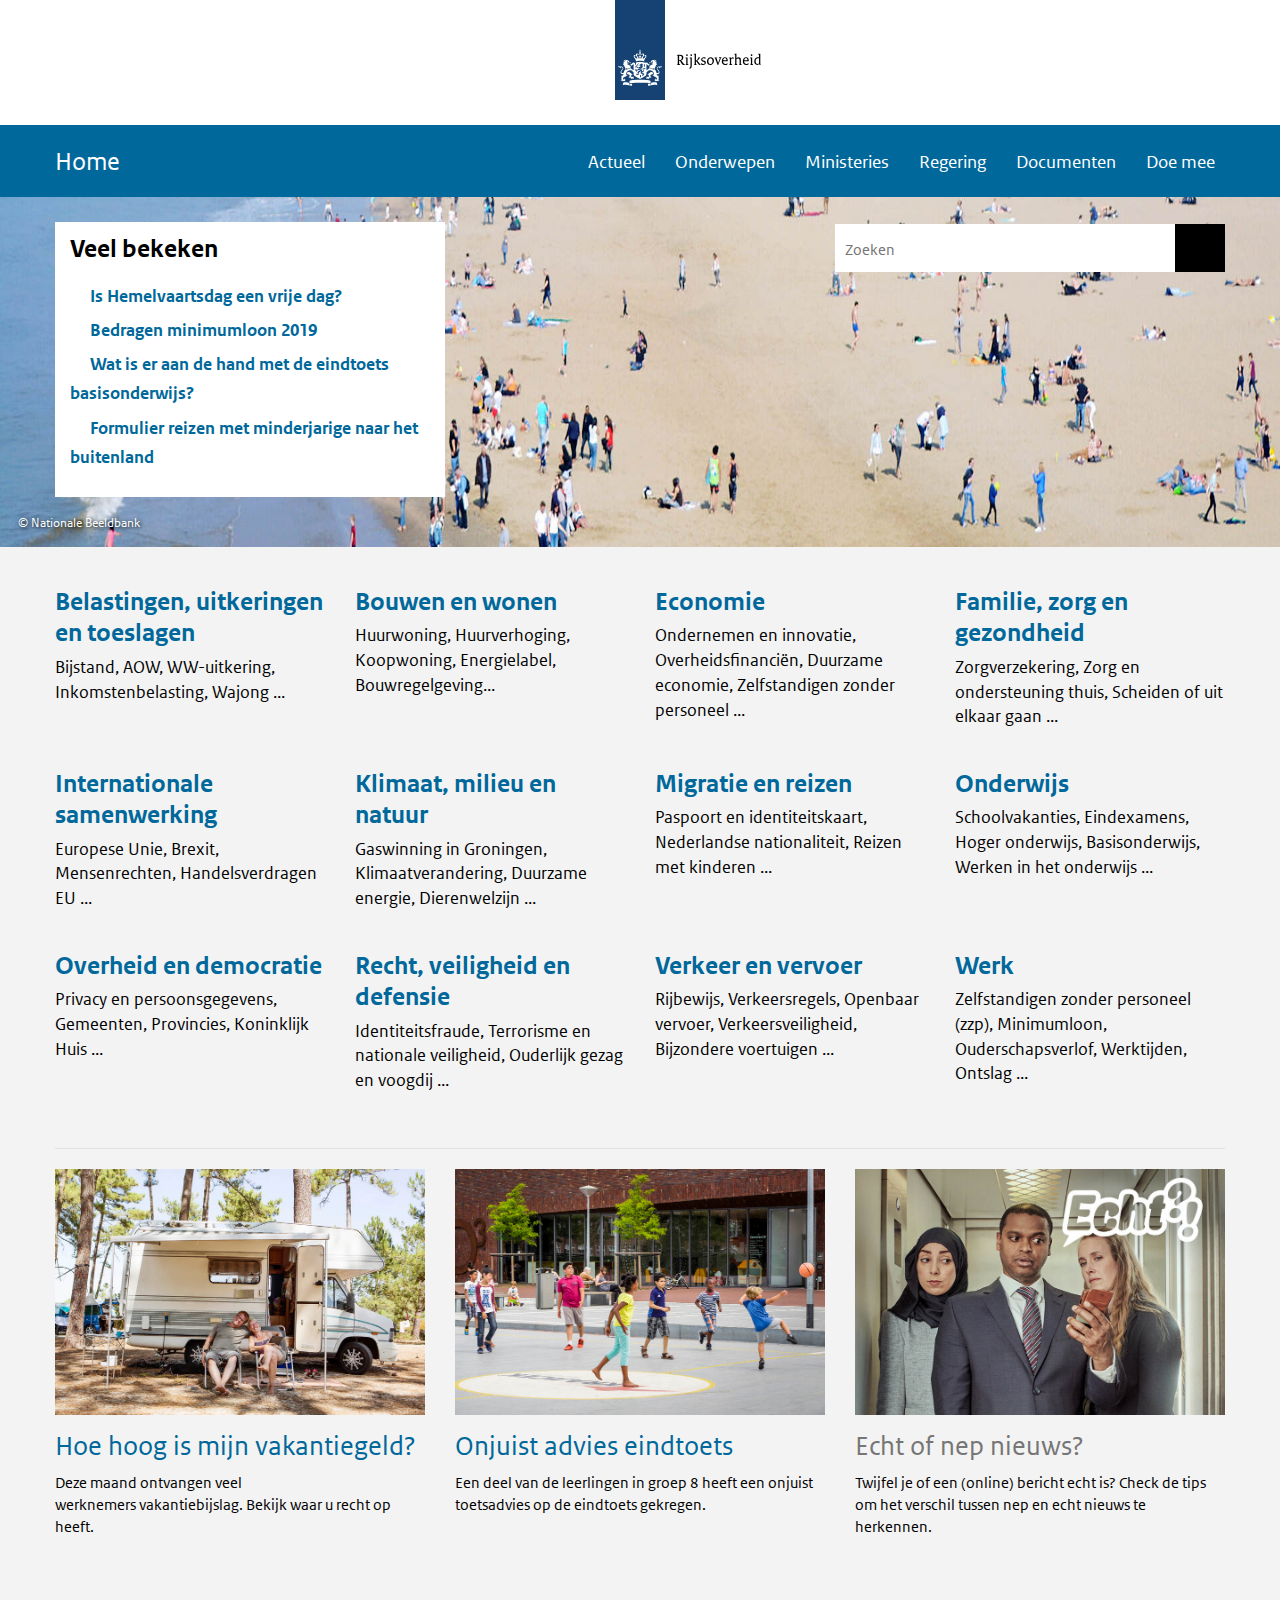
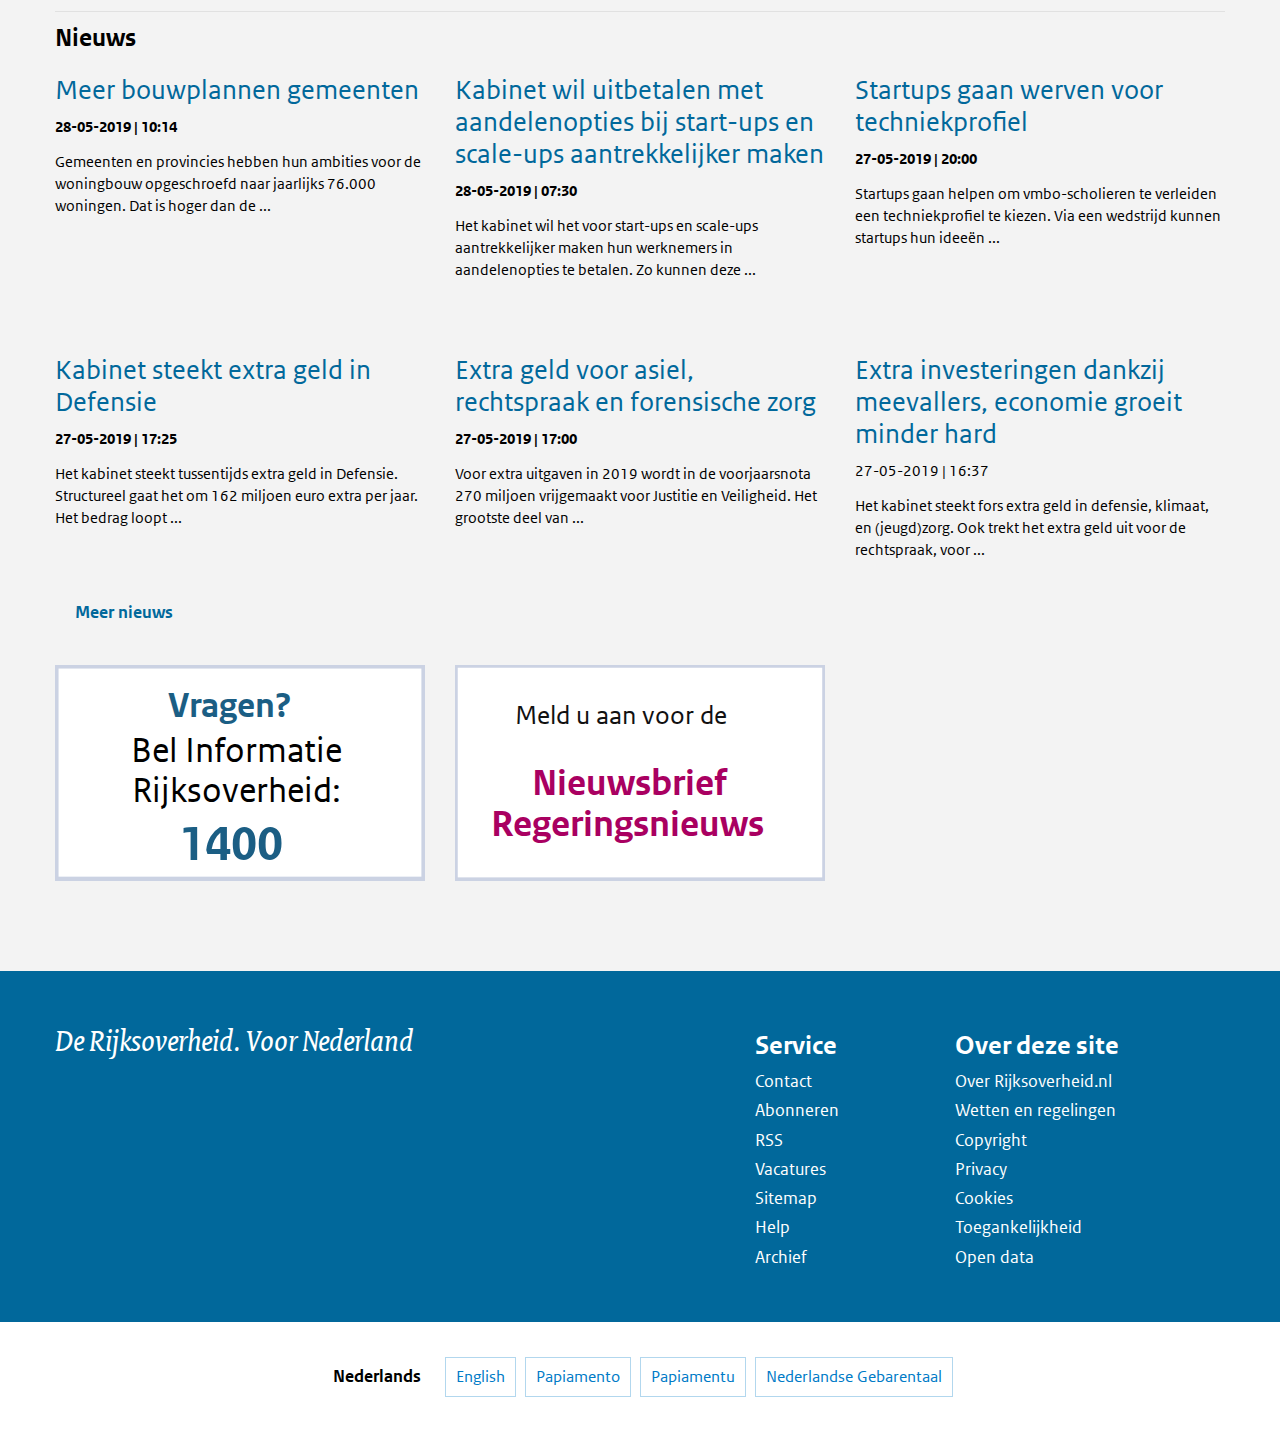
==== week3/index.html @ 90116124 "First Draft with navBurger and Responsive layout" ====
<!DOCTYPE html>
<html lang="nl">

<head>
  <meta charset="UTF-8">
  <meta name="viewport" content="width=device-width, initial-scale=1.0">
  <meta http-equiv="X-UA-Compatible" content="ie=edge">
  <title>Informatie van de Rijksoverheid | Rijksoverheid.nl</title>

  <link rel="stylesheet" href="normalize.css" type="text/css">
  <link rel="stylesheet" href="style.css" type="text/css">
  <link rel="stylesheet" href="https://use.fontawesome.com/releases/v5.8.2/css/all.css"
    integrity="sha384-oS3vJWv+0UjzBfQzYUhtDYW+Pj2yciDJxpsK1OYPAYjqT085Qq/1cq5FLXAZQ7Ay" crossorigin="anonymous">
</head>

<body>
  <header>
    <div class="logo">
      <div class="wrapper">
        <picture>
          <source srcset="img/logo.svg" media="(min-width: 768px)">
          <img src="img/logo-fallback-ro.svg" alt="Logo" />
        </picture>
        <!-- <img data-fallback="img/logo-fallback-ro.svg" src="img/logo.svg" alt="Rijksoverheid"> -->
      </div>
    </div>
    <div class="navbar">
      <div class="wrapper">
        <input type="checkbox" class="nav-toggle" id="nav-toggle">
        <nav class="nav-burger">
          <a href="#">Home</a>
          <label for="nav-toggle" class="nav-toggle-label">
            <span></span>
          </label>
        </nav>

        <nav class="mainnav">
          <ul>
            <li><a href="#">Actueel</a></li>
            <li><a href="#">Onderwepen</a></li>
            <li><a href="#">Ministeries</a></li>
            <li><a href="#">Regering</a></li>
            <li><a href="#">Documenten</a></li>
            <li><a href="#">Doe mee</a></li>
          </ul>
          <div class="searchform">
            <form action="get">
              <!-- <label for="search-keyword">Zoek binnen</label> -->
              <input type="text" class="searchinput" placeholder="Zoeken">
              <button class="searchsubmit"><i class="fas fa-search"></i></button>
            </form>
          </div>
        </nav>
      </div>
    </div>

  </header>

  <main>
    <section class="headerimage smallheaderimage toptask">
      <div class="wrapper">
        <div class="toptasknavigation">
          <h2>Veel bekeken</h2>
          <ul>
            <li><i class="fas fa-angle-right"></i><a href="#">
                Is Hemelvaartsdag een vrije dag?</a></li>
            <li><i class="fas fa-angle-right"></i><a href="#">Bedragen minimumloon 2019</a></li>
            <li><i class="fas fa-angle-right"></i><a href="#">Wat is er aan de hand met de eindtoets basisonderwijs?</a>
            </li>
            <li><i class="fas fa-angle-right"></i><a href="#">Formulier reizen met minderjarige naar het buitenland</a>
            </li>
          </ul>
        </div>
      </div>
      <p class="copyright">
        <span>&copy;</span>
        Nationale Beeldbank</p>

      <div class="slide">
        <picture>
          <source srcset="img/medium-schoolvakanties-hero.jpg" media="(max-width: 830px)">
          <source srcset="img/large-schoolvakanties-hero.jpg" media="(max-width: 1250px)">
          <source srcset="img/widescreen-schoolvakanties-hero.jpg" media="(min-width: 1250px)">
          <img src="img/large-schoolvakanties-hero.jpg" alt="Zonnen Waterkant">
        </picture>

      </div>

    </section>
    <section class="editorialnavigation grey">
      <div class="wrapper">
        <ul>
          <li class="navitem">
            <a href="#">
              <div class="content">
                <h3>Belastingen, uitkeringen en toeslagen</h3>
                <p>Bijstand, AOW, WW-uitkering, Inkomstenbelasting, Wajong ...</p>
              </div>
            </a>
          </li>
          <li class="navitem">
            <a href="#">
              <div class="content">
                <h3>Bouwen en wonen</h3>
                <p>Huurwoning, Huurverhoging, Koopwoning, Energielabel, Bouwregelgeving...</p>
              </div>
            </a>
          </li>
          <li class="navitem">
            <a href="#">
              <div class="content">
                <h3>Economie</h3>
                <p>Ondernemen en innovatie, Overheidsfinanciën, Duurzame economie,
                  Zelfstandigen zonder personeel ...</p>
              </div>
            </a>
          </li>
          <li class="navitem">
            <a href="#">
              <div class="content">
                <h3>Familie, zorg en gezondheid</h3>
                <p>Zorgverzekering, Zorg en ondersteuning thuis, Scheiden of uit elkaar gaan
                  ...</p>
              </div>
            </a>
          </li>
          <li class="navitem">
            <a href="#">
              <div class="content">
                <h3>Internationale samenwerking</h3>
                <p>Europese Unie, Brexit, Mensenrechten, Handelsverdragen EU ...</p>
              </div>
            </a>
          </li>
          <li class="navitem">
            <a href="#">
              <div class="content">
                <h3>Klimaat, milieu en natuur</h3>
                <p>Gaswinning in Groningen, Klimaatverandering, Duurzame energie,
                  Dierenwelzijn ...</p>
              </div>
            </a>
          </li>
          <li class="navitem">
            <a href="#">
              <div class="content">
                <h3>Migratie en reizen</h3>
                <p>Paspoort en identiteitskaart, Nederlandse nationaliteit, Reizen met
                  kinderen ...</p>
              </div>
            </a>
          </li>
          <li class="navitem">
            <a href="#">
              <div class="content">
                <h3>Onderwijs</h3>
                <p>Schoolvakanties, Eindexamens, Hoger onderwijs, Basisonderwijs, Werken in
                  het onderwijs ...</p>
              </div>
            </a>
          </li>
          <li class="navitem">
            <a href="#">
              <div class="content">
                <h3>Overheid en democratie</h3>
                <p>Privacy en persoonsgegevens, Gemeenten, Provincies, Koninklijk Huis ...</p>
              </div>
            </a>
          </li>
          <li class="navitem">
            <a href="#">
              <div class="content">
                <h3>Recht, veiligheid en defensie</h3>
                <p>Identiteitsfraude, Terrorisme en nationale veiligheid, Ouderlijk gezag en
                  voogdij ...</p>
              </div>
            </a>
          </li>
          <li class="navitem">
            <a href="#">
              <div class="content">
                <h3>Verkeer en vervoer</h3>
                <p>Rijbewijs, Verkeersregels, Openbaar vervoer, Verkeersveiligheid,
                  Bijzondere voertuigen ...</p>
              </div>
            </a>
          </li>
          <li class="navitem">
            <a href="#">
              <div class="content">
                <h3>Werk</h3>
                <p>Zelfstandigen zonder personeel (zzp), Minimumloon, Ouderschapsverlof,
                  Werktijden, Ontslag ...</p>
              </div>
            </a>
          </li>
        </ul>
      </div>
    </section>
    <div class="wrapper">
      <div class="fullwidthsection">
        <section class="brickrow spotlight">
          <div class="brick">
            <a href="#" class="fag">
              <h3>Hoe hoog is mijn vakantiegeld?</h3>
              <div class="brick-image"><img src="img/vakantiegeld.jpg" alt="Vakantie Geld"></div>
              <div class="brick-text">
                <p>
                  Deze maand ontvangen veel werknemers&nbsp;vakantiebijslag. Bekijk waar u recht
                  op heeft.</p>
              </div>
            </a>
          </div>
          <div class="brick">
            <a href="#" class="fag">
              <h3>Onjuist advies eindtoets</h3>
              <div class="brick-image"><img src="img/eindtoets-basisschool.jpg" alt=""></div>
              <div class="brick-text">
                <p>
                  Een deel van de leerlingen in groep 8 heeft een onjuist toetsadvies op de
                  eindtoets gekregen.</p>
              </div>
            </a>
          </div>
          <div class="brick">
            <a href="" class="fag">
              <h3>Echt of nep nieuws?</h3>
              <div class="brick-image"><img src="img/desinformatie-en-nepnieuws.jpg" alt=""></div>
              <div class="brick-text">
                <p>
                  Twijfel je of een (online) bericht echt is? Check de tips om het verschil tussen
                  nep en echt nieuws te herkennen.</p>
              </div>
            </a>
          </div>
        </section>
        <section class="brickrow nieuws">
          <h2>Nieuws</h2>
          <div class="brick">
            <a href="#">
              <h3>

                Meer bouwplannen gemeenten</h3>
              <div class="brick-text">
                <p><span class="publdate">28-05-2019 | 10:14</span></p>
                <p>Gemeenten en provincies hebben hun ambities voor de woningbouw opgeschroefd naar
                  jaarlijks 76.000 woningen. Dat is hoger dan de ...</p>
              </div>
            </a>
          </div>
          <div class="brick">
            <a href="#">
              <h3>

                Kabinet wil uitbetalen met aandelenopties bij start-ups en scale-ups aantrekkelijker
                maken</h3>
              <div class="brick-text">
                <p><span class="publdate">28-05-2019 | 07:30</span></p>
                <p>Het kabinet wil het voor start-ups en scale-ups aantrekkelijker maken hun
                  werknemers in aandelenopties te betalen. Zo kunnen deze ...</p>
              </div>
            </a>
          </div>
          <div class="brick">
            <a href="#">
              <h3>

                Startups gaan werven voor techniekprofiel</h3>
              <div class="brick-text">
                <p><span class="publdate">27-05-2019 | 20:00</span></p>
                <p>Startups gaan helpen om vmbo-scholieren te verleiden een techniekprofiel te
                  kiezen. Via een wedstrijd kunnen startups hun ideeën ...</p>
              </div>
            </a>
          </div>
          <div class="brick">
            <a href="#">
              <h3>

                Kabinet steekt extra geld in Defensie</h3>
              <div class="brick-text">
                <p><span class="publdate">27-05-2019 | 17:25</span></p>
                <p>Het kabinet steekt tussentijds extra geld in Defensie. Structureel gaat het om
                  162 miljoen euro extra per jaar. Het bedrag loopt ...</p>
              </div>
            </a>
          </div>
          <div class="brick">
            <a href="#">
              <h3>

                Extra geld voor asiel, rechtspraak en forensische zorg</h3>
              <div class="brick-text">
                <p><span class="publdate">27-05-2019 | 17:00</span></p>
                <p>Voor extra uitgaven in 2019 wordt in de voorjaarsnota 270 miljoen vrijgemaakt
                  voor Justitie en Veiligheid. Het grootste deel van ...</p>
              </div>
            </a>
          </div>
          <div class="brick">
            <a href="#">
              <h3>

                Extra investeringen dankzij meevallers, economie groeit minder hard</h3>
              <div class="brick-text">
                <p><span class="publate">27-05-2019 | 16:37</span></p>
                <p>Het kabinet steekt fors extra geld in defensie, klimaat, en (jeugd)zorg. Ook
                  trekt het extra geld uit voor de rechtspraak, voor ...</p>
              </div>
            </a>
          </div>

          <a class="more" href="/actueel/nieuws"><i class="fas fa-angle-right"></i>Meer nieuws</a>

        </section>

      </div>
      <aside>
        <div class="brick banner">
          <svg xmlns="http://www.w3.org/2000/svg" xmlns:xlink="http://www.w3.org/1999/xlink" id="Layer_1"
            style="enable-background:new 0 0 208 121;" version="1.1" viewBox="0 0 208 121" x="0px" xml:space="preserve"
            y="0px">
            <rect class="st0" height="121" id="XMLID_1_" width="208"></rect>
            <text class="st1 st2 st3" id="XMLID_2_" transform="matrix(1 0 0 1 63.4326 29.5)">Vragen?</text>
            <a class="st4" xlink:href="tel:1400">
              <text class="st1 st2 st4" id="XMLID_3_" transform="matrix(1 0 0 1 69.5903 109.5)">1400</text>
            </a>
            <text class="st5 st6" id="XMLID_5_" transform="matrix(1 0 0 1 42.7334 54.75)">Bel Informatie</text>
            <text class="st5 st6" id="XMLID_6_" transform="matrix(1 0 0 1 43.1113 77)">Rijksoverheid:</text>
          </svg>
        </div>
        <div class="brick banner">
          <svg xmlns="http://www.w3.org/2000/svg" xmlns:xlink="http://www.w3.org/1999/xlink" id="Layer_2"
            style="enable-background:new 0 0 270 157;" version="1.1" viewBox="0 0 270 157" x="0px" xml:space="preserve"
            y="0px">
            <rect class="st7" height="157" width="270"></rect>
            <text class="st8" transform="matrix(1 0 0 1 44 43)">Meld u aan voor de</text>
            <text class="st9" transform="matrix(1 0 0 1 56 95)">Nieuwsbrief</text>
            <text class="st9" transform="matrix(1 0 0 1 26 125)">Regeringsnieuws</text>
          </svg>
        </div>
      </aside>
    </div>
  </main>

  <footer>
    <div class="wrapper">
      <div class="payoff"><span>De Rijksoverheid. Voor Nederland</span></div>
      <div class="column">
        <h2>Service</h2>
        <ul>
          <li><a href="#">Contact</a></li>
          <li><a href="#">Abonneren</a></li>
          <li><a href="#">RSS</a></li>
          <li><a href="#">Vacatures</a></li>
          <li><a href="#">Sitemap</a></li>
          <li><a href="#">Help</a></li>
          <li><a href="#">Archief</a></li>
        </ul>
      </div>
      <div class="column">
        <h2>Over deze site</h2>
        <ul>
          <li><a href="#">Over Rijksoverheid.nl</a></li>
          <li><a href="#">Wetten en regelingen</a></li>
          <li><a href="#">Copyright</a></li>
          <li><a href="#">Privacy</a></li>
          <li><a href="#">Cookies</a></li>
          <li><a href="#">Toegankelijkheid</a></li>
          <li><a href="#">Open data</a></li>
        </ul>
      </div>
    </div>
    <div class="languages">
      <div class="wrapper">
        <ul>
          <li class="selected">Nederlands</li>
          <li><a href="#">English</a></li>
          <li><a href="#">Papiamento</a></li>
          <li><a href="#">Papiamentu</a></li>
          <li><a href="#">Nederlandse
              Gebarentaal</a></li>
        </ul>
      </div>
    </div>
  </footer>
</body>

</html>
---- week3/style.css ----
html {
  box-sizing: border-box;
}

*,
*::after,
*::before {
  box-sizing: inherit;
}

body {
  font-family: 'RO Sans', Calibri, sans-serif;
  font-weight: normal;
  font-size: 1.125rem;
  line-height: 1.625;
  font-size: 100%;
  -webkit-text-size-adjust: 100%;
  background-color: #f3f3f3;
}

@media (min-width: 1200px) {
  body {
    font-size: 112.5%;
    -webkit-text-size-adjust: 112.5%;
  }
}

h1 {
  padding: 0 0 0.3em 0;
  font-size: 1.625em;
  font-weight: normal;
  line-height: 1.1538em;
}
@media (min-width: 768px) {
  h1 {
    font-size: 1.75em;
    font-weight: normal;
    line-height: 1.1429;
  }
}
h2 {
  margin: 0.952em 0 0.2em;
  font-size: 1.3125em;
  font-weight: bold;
  line-height: 1.2381;
}
@media (min-width: 992px) {
  h2 {
    margin: 2em 0 0.2em;
  }
}
h3 {
  font-size: 1.125em;
  line-height: 1.4444;
  font-weight: bold;
}
a h3 {
  font-weight: bold;
}
h4 {
  font-weight: bold;
  font-style: normal;
}
h5 {
  font-style: italic;
}
p {
  margin-bottom: 0.8125em;
  line-height: 1.375em;
}
@media (min-width: 992px) {
  p {
    line-height: 1.625;
  }
}
pre {
  overflow: auto;
  white-space: pre-line;
  word-break: break-all;
}
em {
  font-style: italic;
}

header {
  background-color: #fff;
  position: relative;
}

header .logo:before,
header .logo:after {
  content: ' ';
  display: table;
}
header .logo:after {
  clear: both;
}

header .logo {
  margin-right: auto;
  margin-left: auto;
  padding-left: 15px;
  padding-right: 15px;
  max-width: 100%;
  max-width: 1200px;
}

.logo .wrapper {
  margin: 0 0 0 50%;
}

.logo .wrapper img {
  display: inline-block;
  margin-left: -25px;
}

.navbar {
  background-color: #01689b;
  min-height: 70px;
}

.navbar::after {
  clear: both;
}

navbar::before,
navbar::after {
  content: ' ';
  display: table;
}

.navbar .wrapper {
  display: flex;
  flex-flow: row wrap;
  position: relative;
  min-height: 70px;
  margin-right: auto;
  margin-left: auto;
  padding: 15px;
  max-width: 1200px;
}

.navbar .wrapper::after {
  clear: both;
}

navbar .wrapper::before,
navbar .wrapper::after {
  content: ' ';
  display: table;
}

.navBar .wrapper .nav-burger {
  order: 1;
  display: flex;
  flex: 1 1 auto;
  flex-wrap: wrap;
  align-items: center;
  margin: 0;
  font-size: 1.25rem;
  line-height: 1.4em;
  letter-spacing: 0.03rem;
  text-decoration: none;
  font-weight: normal;
}

@media (min-width: 768px) {
  navBar .wrapper .nav-burger {
    margin: 0 15px 0 0;
    line-height: 1.6em;
  }
}

.navbar .nav-burger {
  /* margin-right: 15px; */
  flex: 1 1 auto;
  order: 1;
  align-items: center;
  position: relative;
}

.navbar .nav-burger a {
  color: #fff;
  font-size: 1.625rem;
}

.mainnav {
  order: 3;
  width: 100%;
}

@media (min-width: 1200px) {
  .mainnav {
    margin: 4px -5px 0 -5px;
  }
}

@media (min-width: 768px) {
  .mainnav {
    width: auto;
    background: transparent;
    margin: 3px -5px 0 -5px;
  }
}

.mainnav ul {
  display: none;
  flex: 1 1 100%;
  flex-wrap: wrap;
  /* max-height: 0; */
  animation: navSlideDown 500ms ease-in-out;
}

@media (min-width: 768px) {
  .mainnav ul {
    display: flex;
    flex-wrap: nowrap;
    flex: 0 0 auto;
    align-items: center;
    max-height: 70px;
    overflow: visible;
  }
}

.nav-toggle {
  display: none;
}

.nav-toggle-label {
  position: absolute;
  top: 0;
  right: 0;
  display: flex;
  align-items: center;
  /* justify-content: flex-end; */
  height: 100%;
  /* width: 40px; */
  cursor: pointer;
}

.nav-toggle-label span,
.nav-toggle-label span::before,
.nav-toggle-label span::after {
  display: block;
  background: #fff;
  height: 2px;
  width: 2rem;
  border-radius: 2px;
  position: relative;
}

.nav-toggle-label span::before,
.nav-toggle-label span::after {
  content: '';
  position: absolute;
  transition: all ease-in-out 400ms;
}

.nav-toggle-label span::before {
  bottom: 10px;
}

.nav-toggle-label span::after {
  top: 10px;
}

@media (min-width: 768px) {
  .nav-toggle-label {
    display: none;
    visibility: hidden;
  }
}

.nav-toggle:checked ~ .nav-burger .nav-toggle-label span {
  background: #01689b;
}

.nav-toggle:checked ~ .nav-burger .nav-toggle-label span::before {
  transform: rotate(-45deg);
  top: 0;
}

.nav-toggle:checked ~ .nav-burger .nav-toggle-label span::after {
  transform: rotate(45deg);
  top: 0;
}

.nav-toggle:checked ~ .mainnav ul {
  display: block;
  /* max-height: 600px; */
}

.mainnav ul li {
  width: 100%;
  padding: 0;
}

@media (min-width: 768px) {
  .mainnav ul li {
    width: auto;
    padding: 0 10px 0 10px;
    margin: 0;
  }
}

.mainnav ul li:first-child {
  margin-top: 15px;
}

@media (min-width: 768px) {
  .mainnav ul li:first-child {
    padding: 0 10px 0 0;
    margin: 0;
  }
}

.mainnav ul li a {
  display: block;
  color: #fff;
  text-decoration: none;
  line-height: 1em;
  border-radius: 1px;
  padding: 15px 5px 15px 5px;
  border-top: 1px solid #fff;
}

@media (min-width: 768px) {
  .mainnav ul li a {
    border: 0;
    font-size: 1.2rem;
    padding: 10px 5px 10px 5px;
  }
}

.mainnav ul li a:hover {
  text-decoration: underline;
}

.searchform {
  order: 2;
  position: absolute;
  width: 32.5%;
  min-width: 48px;
  height: 48px;
  margin-right: 15px;
  top: 0;
  right: 0;
  overflow: hidden;
  -webkit-transition: all 0.2s cubic-bezier(0.25, 0.46, 0.45, 0.94);
  -moz-transition: all 0.2s cubic-bezier(0.25, 0.46, 0.45, 0.94);
  transition: all 0.2s cubic-bezier(0.25, 0.46, 0.45, 0.94);
  -webkit-backface-visibility: hidden;
  z-index: 9999;
}

@media (min-width: 768px) {
  .searchform {
    bottom: -75px;
    top: auto;
  }
}

@media (max-width: 767px) {
  .searchform {
    width: 100%;
    position: relative;
    float: right;
    margin: 10px 0 0 0;
  }
}
.searchform .searchinput {
  position: absolute;
  top: 0;
  right: 0;
  width: 100%;
  height: 50px;
  padding: 0 80px 0 10px;
  font-size: 1.025rem;
  outline: 0;
  border: 0;
  z-index: 100;
}

.searchform .searchsubmit {
  position: absolute;
  top: 0;
  right: 0;
  margin: 0;
  height: 50px;
  width: 50px;
  display: block;
  cursor: pointer;
  background-color: #000;
  color: #fff;
  font-size: 1.5rem;
  text-align: center;
  z-index: 100;
}

main {
  position: relative;
  padding-bottom: 30px;
}

main::after {
  clear: both;
}
main::before,
main::after {
  content: ' ';
  display: table;
}

main .wrapper {
  margin-right: auto;
  margin-left: auto;
  padding-left: 0;
  padding-right: 0;
  max-width: 1200px;
}

main .wrapper::before,
main .wrapper::after {
  content: ' ';
  display: table;
}

main .wrapper::after {
  clear: both;
}

.headerimage {
  width: 100%;
  position: relative;
  overflow: hidden;
  min-height: 330px;
}

.headerimage .wrapper {
  margin-left: auto;
  margin-right: auto;
  padding: 25px 15px 50px 15px;
  max-width: 1200px;
  position: relative;
  z-index: 10;
}

.headerimage .wrapper .toptasknavigation {
  position: relative;
  min-height: 1px;
  background-color: #fff;
  padding: 15px 15px 20px 15px;
}

@media (min-width: 768px) {
  .headerimage .wrapper .toptasknavigation {
    float: left;
    width: 33.33333%;
  }
}

.toptasknavigation h2 {
  margin-top: 0;
  color: #000;
  text-shadow: none;
  margin-bottom: 0.755em;
  line-height: 1.55rem;
  font-size: 1.625rem;
}

.toptasknavigation ul li {
  display: block;
  width: 100%;
  margin: 0 0 5px 0;
  position: relative;
}

.toptasknavigation ul li a {
  position: relative;
  width: auto;
  font-weight: bold;
  word-wrap: break-word;
  padding-left: 20px;
}

main .headerimage .slide {
  position: absolute;
  top: 0;
  left: 0;
  width: 100%;
  height: 100%;
  background-size: cover;
  background-position: center center;
  background-image: url('widescreen-schoolvakanties-hero.jpg');
  z-index: 0;
}

main .headerimage .slide img {
  position: absolute;
  left: 0;
  top: 0;
  width: 100%;
  height: auto;
  min-height: 100%;
}

section.headerimage .copyright {
  position: absolute;
  bottom: 0;
  font-size: 0.8rem;
  padding: 7px 0 0 18px;
  z-index: 10;
  color: #fff;
  text-shadow: 1px 1px 4px #000;
  line-height: 2.2;
}

.editorialnavigation.grey {
  background-color: #f3f3f3;
}

.editorialnavigation .wrapper {
  padding-top: 40px;
  padding-bottom: 15px;
}

.editorialnavigation ul {
  display: flex;
  flex-flow: row wrap;
}

.editorialnavigation .navitem {
  padding-left: 15px;
  padding-right: 15px;
  margin: 0 0 25px 0;
}

@media (min-width: 768px) {
  .editorialnavigation .navitem {
    width: 50%;
  }
}

@media (min-width: 992px) {
  .editorialnavigation .navitem {
    width: 25%;
    margin-bottom: 40px;
  }
}

.editorialnavigation .navitem .content h3 {
  font-size: 1.3125em;
  line-height: 1.2381em;
  margin: 0;
  color: #01689b;
  font-weight: bold;
}

@media (min-width: 768px) {
  .editorialnavigation .navitem .content h3 {
    margin-bottom: 5px;
  }
}

@media (min-width: 992px) {
  .editorialnavigation .navitem .content h3 {
    font-size: 1.45em;
    line-height: 1.2em;
  }
}

.editorialnavigation .navitem .content p {
  color: #000;
  line-height: 1.375em;
  margin-bottom: 0;
}

@media (min-width: 992px) {
  .editorialnavigation .navitem .content p {
    line-height: 1.375em;
  }
}

.fullwidthsection {
  margin: 0;
  position: relative;
  width: 100%;
  float: left;
  padding: 0;
}

.brickrow::before {
  content: '';
  border-top: 1px solid #e1e1e1;
  width: calc(100% - 30px);
  margin-left: 15px;
  padding-top: 15px;
}

.brickrow::after {
  clear: both;
}

.brickrow::before,
.brickrow::after {
  content: ' ';
  display: table;
}

.brickrow::before {
  content: '';
  border-top: 1px solid #e1e1e1;
  width: calc(100% - 30px);
  margin-left: 15px;
  padding-top: 15px;
}

.brickrow {
  position: relative;
  margin: 0;
  clear: both;
}

.brick:nth-of-type(2n + 1) {
  clear: both;
}

.brick {
  position: relative;
  float: left;
  width: 100%;
  min-height: 1px;
  padding-left: 15px;
  padding-right: 15px;
  margin: 0 0 60px 0;
}

@media (min-width: 480px) {
  .brick {
    position: relative;
    float: left;
    width: 50%;
    min-height: 1px;
    padding-left: 15px;
    padding-right: 15px;
  }
}

@media (min-width: 768px) {
  .brick {
    float: left;
    width: 50%;
  }
}

@media (min-width: 992px) {
  .brick {
    float: left;
    width: 33.33333%;
  }
}

@media (min-width: 992px) {
  .brick:nth-of-type(2n + 1) {
    clear: none;
  }
  .brick:nth-of-type(3n + 1) {
    clear: both;
  }
}

.brickrow.spotlight .brick,
.brickrow.spotlight .brick > a {
  display: flex;
  flex-flow: row wrap;
}

.brickrow.spotlight .brick > *,
.brickrow.spotlight .brick a > *,
.brickrow.nieuws .brick > *,
.brickrow.nieuws .brick a > * {
  flex: 1 1 100%;
}

.brick a {
  text-decoration: none;
}

.brickrow .brick h3,
.brickrow .brick span {
  display: inline-block;
  order: 2;
}

.brickrow.spotlight .brick .brick-image {
  position: relative;
  order: 1;
}

.brick img {
  width: 100%;
  margin: 5px 0 15px 0;
}

.brick p {
  color: #000;
  font-size: 1rem;
  line-height: 1.375rem;
  word-break: break-word;
}

.brick p .publdate {
  font-weight: bold;
  margin-right: 10px;
}

.brick h3 {
  font-size: 1.75rem;
  line-height: 2rem;
  font-weight: normal;
  margin: 0 0 10px 0;
  word-break: break-word;
}

.brickrow h2 {
  margin: -5px 15px 20px 15px;
  font-size: 1.625rem;
}

.brickrow.spotlight .brick .brick-text,
.brickrow.nieuws .brick .brick-text {
  order: 3;
}

.more::after {
  content: ' ';
  visibility: hidden;
  width: 0;
  height: 0;
  display: block;
  clear: left;
}

.brickrow a.more {
  margin: -35px 0 35px 15px;
  clear: both;
  float: left;
  position: relative;
  display: block;
  padding-left: 20px;
  font-weight: bold;
  color: #01689b;
  font-size: 1.125rem;
  line-height: 1.625rem;
  text-decoration: none;
  width: auto;
}

aside {
  position: relative;
  width: 100%;
  padding: 0;
  margin: 0;
  min-height: 1px;
  float: left;
  clear: left;
}

.banner a {
  display: block;
  float: left;
  margin-left: 0;
  padding-left: 0;
  width: 100%;
}

.banner svg {
  max-width: 100%;
  display: block;
  margin-top: 5px;
}
.banner .st0 {
  fill: #fff;
  stroke: #cbd2e3;
  stroke-width: 4;
  stroke-miterlimit: 10;
}
.banner .st1 {
  fill: #1b5e84;
}
.banner .st2 {
  font-weight: bold;
}
.banner .st3 {
  font-size: 1.25rem;
}
.banner .st4 {
  font-size: 1.75rem;
  text-decoration: none;
}
.banner .st5 {
  font-weight: normal;
}
.banner .st6 {
  font-size: 1.25rem;
}

.banner .st7 {
  fill: #ffffff;
  stroke: #cbd2e3;
  stroke-width: 4;
  stroke-miterlimit: 10;
}

.banner .st8 {
  fill: #111111;
  font-size: 1.25rem;
}

.banner .st9 {
  fill: #a90061;
  font-weight: bold;
  font-size: 1.75rem;
}

footer {
  background-color: #01689b;
  border: 0;
  padding-bottom: 0;
}

footer::after {
  clear: both;
}

footer::before,
footer::after {
  content: ' ';
  display: table;
}

footer .wrapper {
  padding: 30px 0;
  max-width: 1200px;
  margin: 0 auto;
}

@media (min-width: 480px) {
  footer .wrapper {
    padding: 40px 0;
  }
}

@media (min-width: 992px) {
  footer .wrapper {
    padding: 50px 0;
  }
}

footer .wrapper::after {
  clear: both;
}

footer .wrapper::before,
footer .wrapper::after {
  content: ' ';
  display: table;
}

footer .wrapper .payoff {
  padding: 0 15px;
  position: relative;
  float: left;
  width: 100%;
  min-height: 1px;
}

@media (min-width: 768px) {
  footer .wrapper .payoff {
    float: left;
    width: 50%;
    margin-left: 0;
  }
}

@media (min-width: 992px) {
  footer .wrapper .payoff {
    float: left;
    width: 58.33%;
  }
}

footer .wrapper .payoff span {
  display: block;
  padding-bottom: 25px;
  color: #fff;
  font-size: 1.5em;
  font-family: 'RO Serif';
  font-style: italic;
  font-weight: normal;
  line-height: 1.2381;
}

@media (min-width: 480px) {
  footer .wrapper .payoff span {
    position: relative;
    min-height: 1px;
    padding-left: 15px;
    padding-right: 15px;
    padding: 0 0 25px 0;
    font-size: 1.75em;
  }
}
@media (min-width: 480px) and (min-width: 768px) {
  footer .wrapper .payoff span {
    float: left;
    width: 83.33333%;
  }
}

footer .wrapper .column {
  position: relative;
  float: left;
  width: 50%;
  min-height: 1px;
  padding-left: 15px;
  padding-right: 15px;
}
@media (min-width: 768px) {
  footer .wrapper .column {
    float: left;
    width: 25%;
  }
}
@media (min-width: 992px) {
  footer .wrapper .column {
    float: left;
    width: 16.66667%;
  }
}

footer .wrapper .column h2 {
  font-size: 1.5em;
  margin: 8px 0 5px 0;
  padding-top: 0;
  color: #fff;
}

footer .wrapper .column ul {
  margin: 0;
  padding: 0;
}

footer.wrapper .column ul::before,
footer .wrapper .column ul::after {
  content: ' ';
  display: table;
}

footer .wrapper .column ul::after {
  clear: both;
}

footer .wrapper .column ul li {
  float: left;
  width: 100%;
  list-style: none;
  margin: 0;
}

footer .wrapper .column ul li a {
  text-decoration: none;
  color: #fff;
  padding: 2px 0 2px 0;
}

footer .languages {
  background-color: #fff;
}

footer .languages .wrapper {
  padding: 30px 15px;
  margin: 0 auto;
}

footer .languages .wrapper ul {
  text-align: center;
}

footer .languages .wrapper ul li {
  display: inline-block;
  float: none;
  width: auto;
}

footer .languages .wrapper ul li.selected {
  margin: 5px 5px 5px 0;
  padding: 5px 10px 5px 10px;
  border: 0;
  color: #000;
  font-weight: 700;
}

@media (min-width: 480px) {
  footer .languages .wrapper ul li.selected {
    margin: 5px 10px 5px 0;
  }
}

footer .languages .wrapper ul li a {
  padding: 5px 10px 5px 10px;
  background: 0;
  border: 1px solid #b2d7ee;
  color: #007bc7;
  margin: 5px 5px 5px 0;
  font-size: 0.95em;
  text-decoration: none;
  float: left;
}

@media (min-width: 480px) {
  footer .languages .wrapper ul li.selected a {
    margin: 5px 10px 5px 0;
  }
}

@keyframes navSlideDown {
  from {
    max-height: 0;
    overflow: hidden;
  }
  to {
    max-height: 600px;
    overflow: visible;
  }
}
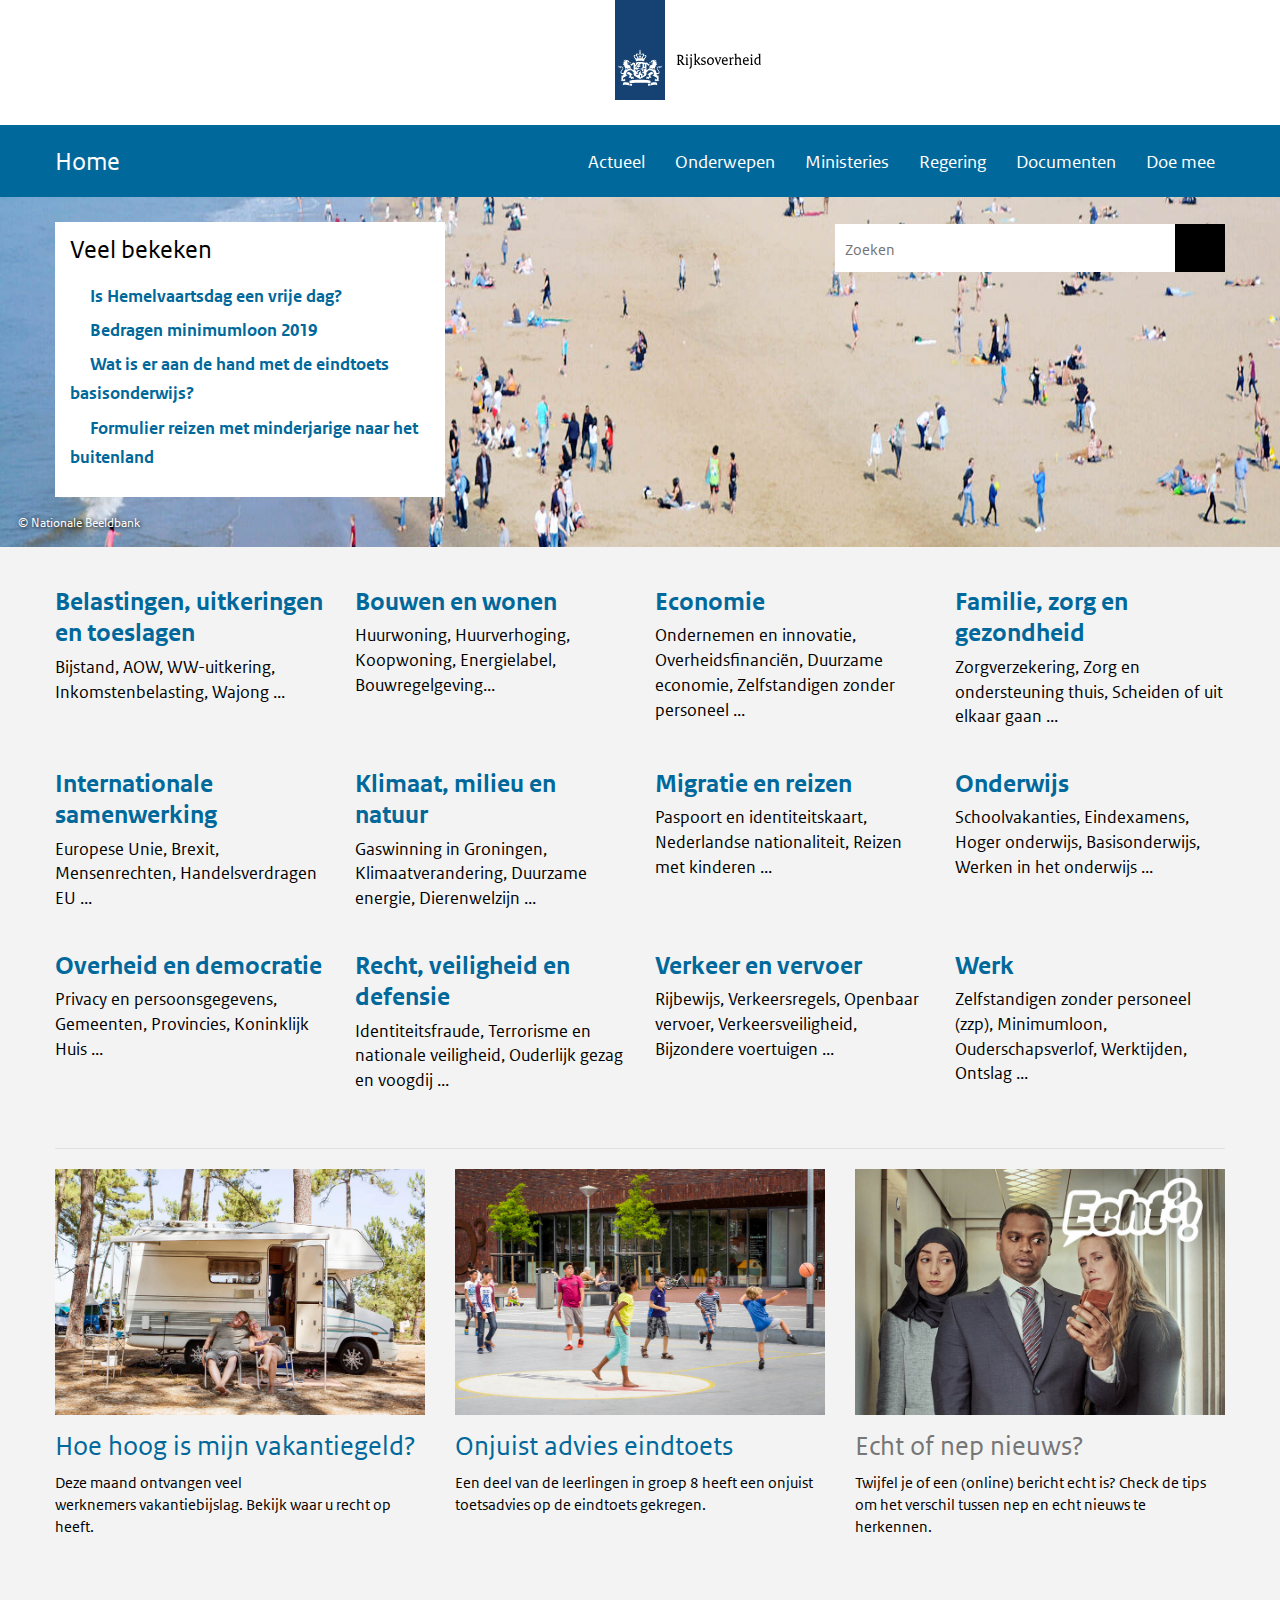
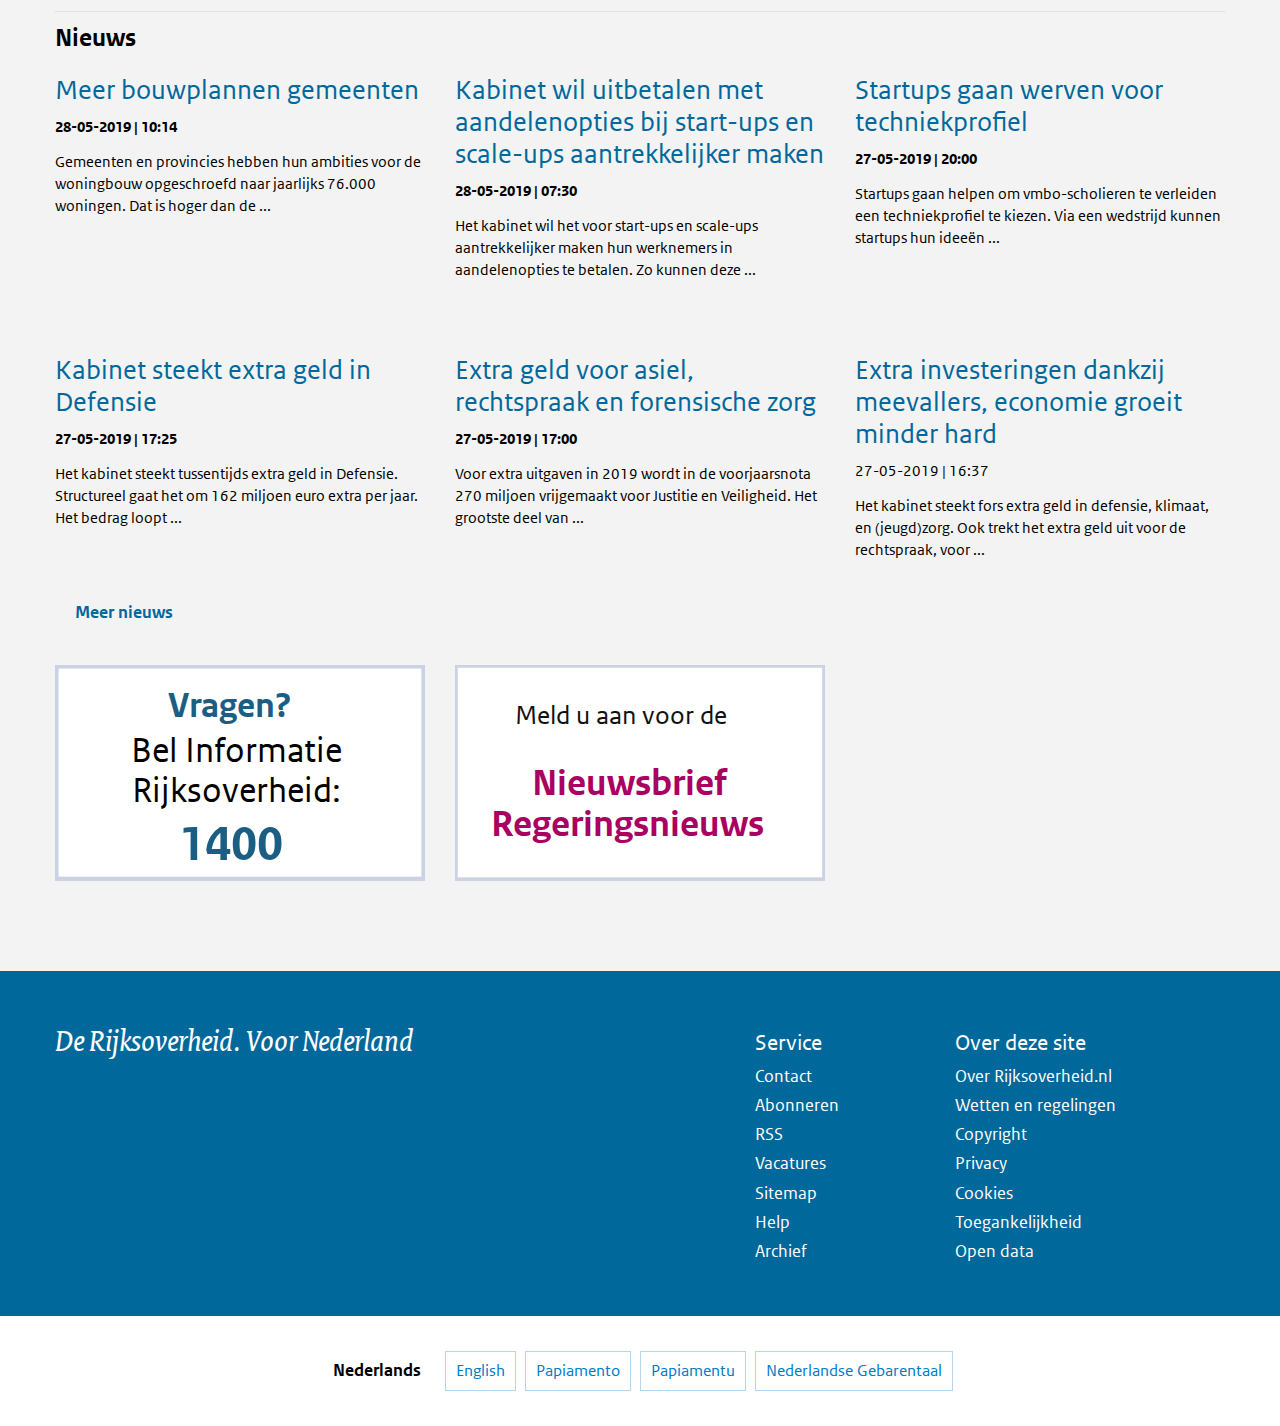
==== commit 39317e72: "Add Fixed NavBar with show and hide animation(JS)" ====
--- a/week3/index.html
+++ b/week3/index.html
@@ -7,6 +7,7 @@
   <meta http-equiv="X-UA-Compatible" content="ie=edge">
   <title>Informatie van de Rijksoverheid | Rijksoverheid.nl</title>
 
+  <link rel="shortcut icon" href="img/favicon.png" type="image/x-icon">
   <link rel="stylesheet" href="normalize.css" type="text/css">
   <link rel="stylesheet" href="style.css" type="text/css">
   <link rel="stylesheet" href="https://use.fontawesome.com/releases/v5.8.2/css/all.css"
@@ -24,7 +25,7 @@
         <!-- <img data-fallback="img/logo-fallback-ro.svg" src="img/logo.svg" alt="Rijksoverheid"> -->
       </div>
     </div>
-    <div class="navbar">
+    <div id="navbar" class="navbar">
       <div class="wrapper">
         <input type="checkbox" class="nav-toggle" id="nav-toggle">
         <nav class="nav-burger">
@@ -384,6 +385,10 @@
       </div>
     </div>
   </footer>
+
+  <script src="script.js"></script>
+
+
 </body>
 
 </html>--- a/week3/style.css
+++ b/week3/style.css
@@ -1,5 +1,6 @@
 html {
   box-sizing: border-box;
+  scroll-behavior: smooth;
 }
 
 *,
@@ -123,10 +124,32 @@
   clear: both;
 }
 
-navbar::before,
-navbar::after {
+.navbar::before,
+.navbar::after {
   content: ' ';
   display: table;
+}
+
+.fixednav #navbar {
+  position: fixed;
+  z-index: 999;
+  width: 100%;
+  top: 0;
+  -webkit-transform: translateY(-100%);
+  transform: translateY(-100%);
+  -ms-transform: translateY(-100%);
+}
+.fixednavhide #navbar {
+  -webkit-transform: translateY(-100%);
+  transform: translateY(-100%);
+  -ms-transform: translateY(-100%);
+  transition: transform 0.2s ease-in-out;
+}
+.fixednavshow #navbar {
+  -webkit-transform: translateY(0px);
+  transform: translateY(0px);
+  -ms-transform: translateY(0px);
+  transition: transform 0.4s ease-in-out;
 }
 
 .navbar .wrapper {
@@ -208,7 +231,7 @@
   flex: 1 1 100%;
   flex-wrap: wrap;
   /* max-height: 0; */
-  animation: navSlideDown 500ms ease-in-out;
+  animation: navSlideDown 800ms ease-in-out;
 }
 
 @media (min-width: 768px) {
@@ -221,6 +244,8 @@
     overflow: visible;
   }
 }
+
+/* Burger icon and transition with pure CSS */
 
 .nav-toggle {
   display: none;
@@ -249,11 +274,19 @@
   position: relative;
 }
 
+.nav-toggle-label span {
+  -webkit-transition: all ease-out 250ms;
+  -moz-transition: all ease-out 250ms;
+  transition: all ease-out 250ms;
+}
+
 .nav-toggle-label span::before,
 .nav-toggle-label span::after {
   content: '';
   position: absolute;
-  transition: all ease-in-out 400ms;
+  -webkit-transition: all cubic-bezier(0.4, 0, 1, 1) 400ms;
+  -moz-transition: all cubic-bezier(0.4, 0, 1, 1) 400ms;
+  transition: all cubic-bezier(0.4, 0, 1, 1) 400ms;
 }
 
 .nav-toggle-label span::before {
@@ -270,6 +303,8 @@
     visibility: hidden;
   }
 }
+
+/* Controlling on-click event with checkbox:checked pseudo element */
 
 .nav-toggle:checked ~ .nav-burger .nav-toggle-label span {
   background: #01689b;
@@ -350,6 +385,7 @@
   -moz-transition: all 0.2s cubic-bezier(0.25, 0.46, 0.45, 0.94);
   transition: all 0.2s cubic-bezier(0.25, 0.46, 0.45, 0.94);
   -webkit-backface-visibility: hidden;
+  backface-visibility: hidden;
   z-index: 9999;
 }
 
@@ -463,9 +499,18 @@
   margin-top: 0;
   color: #000;
   text-shadow: none;
-  margin-bottom: 0.755em;
-  line-height: 1.55rem;
-  font-size: 1.625rem;
+  margin-bottom: 0.555em;
+  line-height: 1.875rem;
+  font-size: 1.325rem;
+  font-weight: normal;
+}
+
+@media (min-width: 992px) {
+  .toptasknavigation h2 {
+    margin-bottom: 0.755em;
+    line-height: 1.55rem;
+    font-size: 1.625rem;
+  }
 }
 
 .toptasknavigation ul li {
@@ -491,7 +536,6 @@
   height: 100%;
   background-size: cover;
   background-position: center center;
-  background-image: url('widescreen-schoolvakanties-hero.jpg');
   z-index: 0;
 }
 
@@ -940,10 +984,11 @@
 }
 
 footer .wrapper .column h2 {
-  font-size: 1.5em;
+  font-size: 1.25em;
   margin: 8px 0 5px 0;
   padding-top: 0;
   color: #fff;
+  font-weight: normal;
 }
 
 footer .wrapper .column ul {
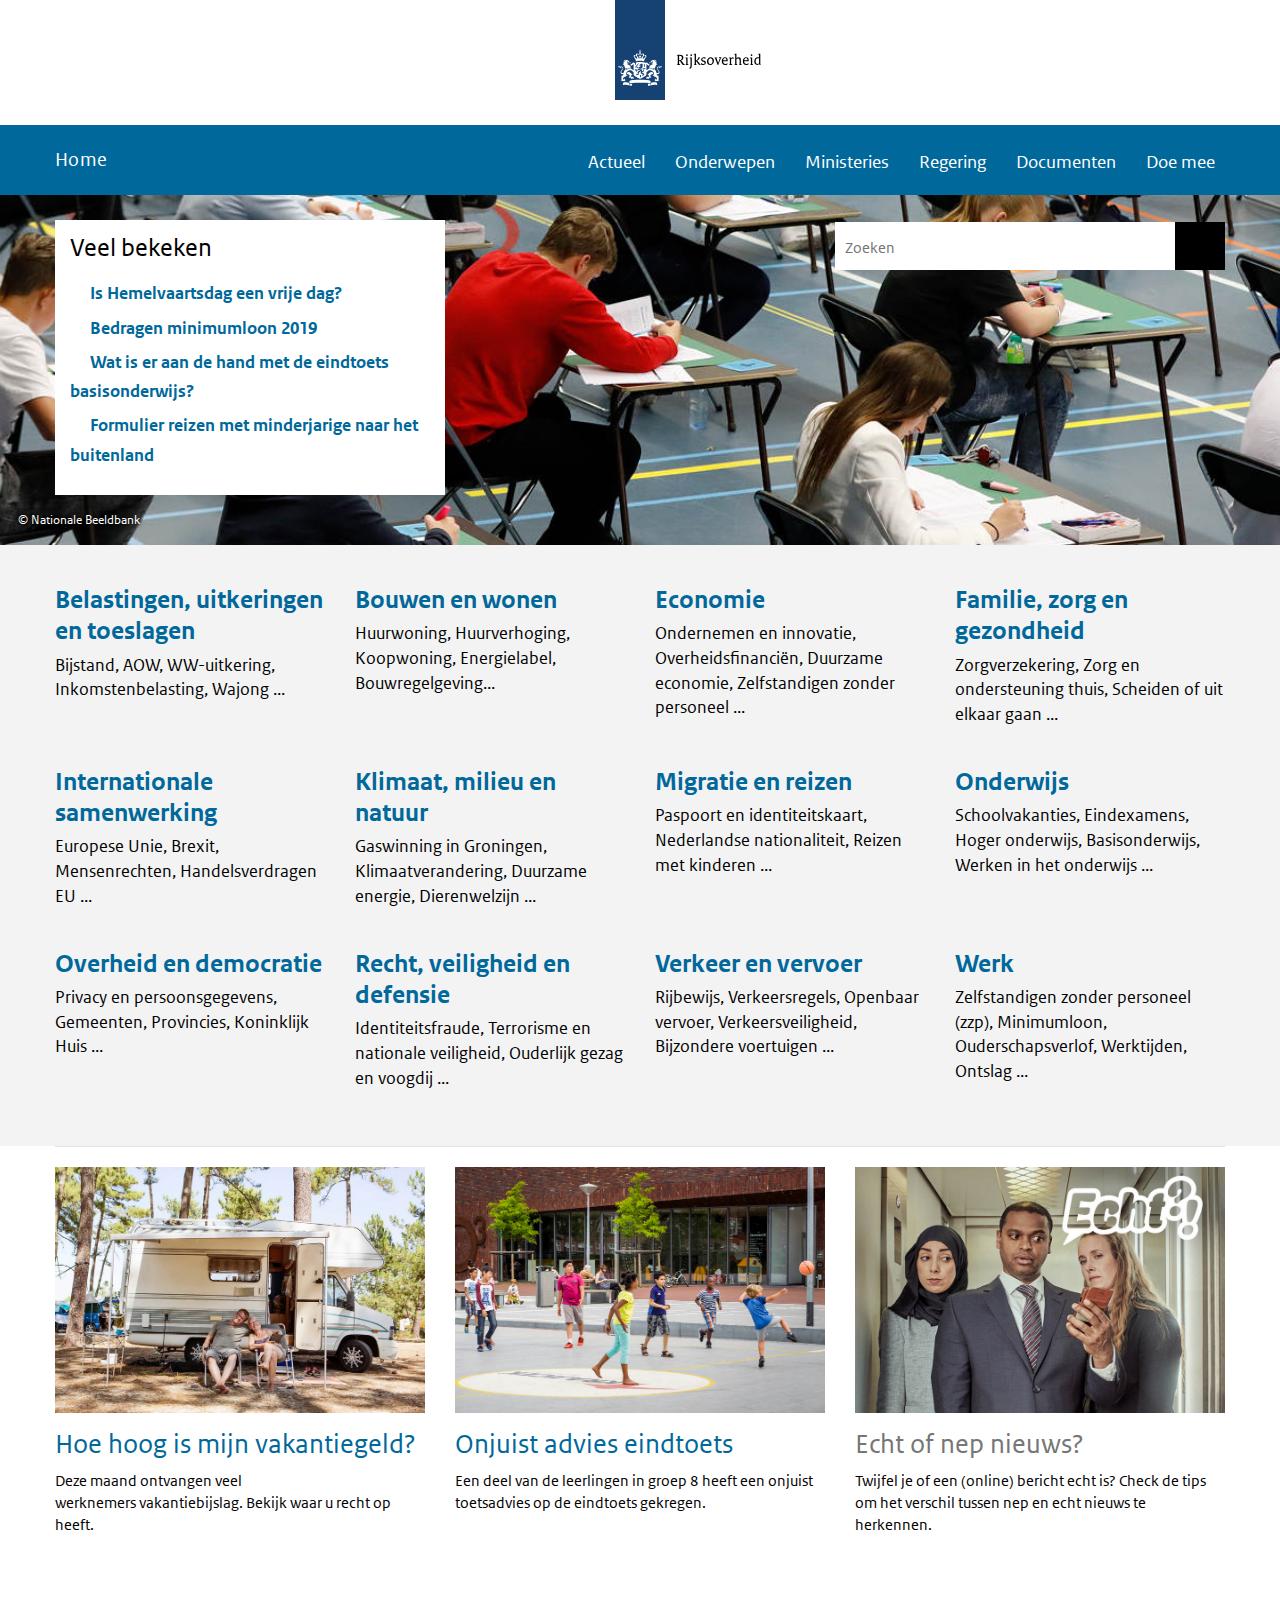
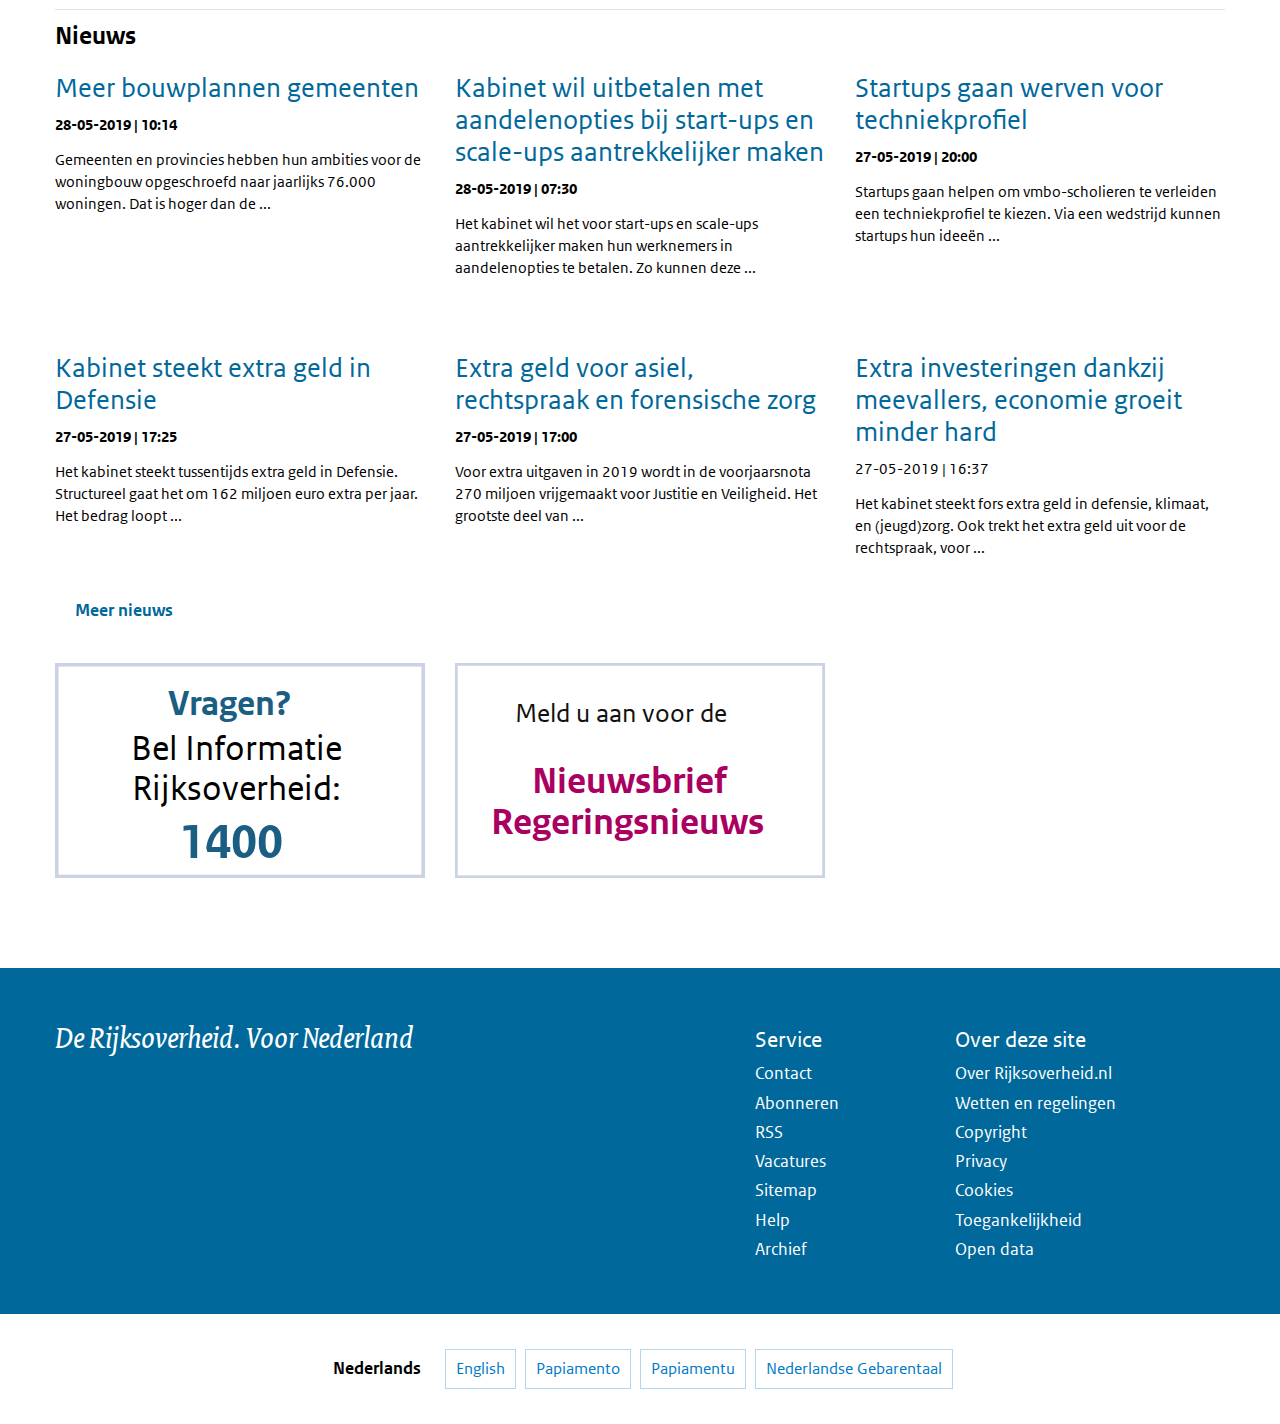
==== commit 889dba5d: "Clean code, fix some problems" ====
--- a/week3/index.html
+++ b/week3/index.html
@@ -15,16 +15,17 @@
 </head>
 
 <body>
-  <header>
-    <div class="logo">
-      <div class="wrapper">
-        <picture>
-          <source srcset="img/logo.svg" media="(min-width: 768px)">
-          <img src="img/logo-fallback-ro.svg" alt="Logo" />
-        </picture>
-        <!-- <img data-fallback="img/logo-fallback-ro.svg" src="img/logo.svg" alt="Rijksoverheid"> -->
-      </div>
-    </div>
+  <div class="mainwrapper">
+    <header>
+      <div class="logo">
+        <div class="wrapper">
+          <picture>
+            <source srcset="img/logo.svg" media="(min-width: 768px)">
+            <img src="img/logo-fallback-ro.svg" alt="Logo" />
+          </picture>
+        </div>
+      </div>
+    </header>
     <div id="navbar" class="navbar">
       <div class="wrapper">
         <input type="checkbox" class="nav-toggle" id="nav-toggle">
@@ -34,7 +35,6 @@
             <span></span>
           </label>
         </nav>
-
         <nav class="mainnav">
           <ul>
             <li><a href="#">Actueel</a></li>
@@ -44,351 +44,329 @@
             <li><a href="#">Documenten</a></li>
             <li><a href="#">Doe mee</a></li>
           </ul>
-          <div class="searchform">
-            <form action="get">
-              <!-- <label for="search-keyword">Zoek binnen</label> -->
-              <input type="text" class="searchinput" placeholder="Zoeken">
-              <button class="searchsubmit"><i class="fas fa-search"></i></button>
-            </form>
+        </nav>
+        <div class="searchform">
+          <form action="get">
+            <input type="text" class="searchinput" placeholder="Zoeken">
+            <button class="searchsubmit"><i class="fas fa-search"></i></button>
+          </form>
+        </div>
+      </div>
+    </div>
+    <main>
+      <section class="headerimage smallheaderimage toptask">
+        <div class="wrapper">
+          <div class="toptasknavigation">
+            <h2>Veel bekeken</h2>
+            <ul>
+              <li><i class="fas fa-angle-right"></i><a href="#">
+                  Is Hemelvaartsdag een vrije dag?</a></li>
+              <li><i class="fas fa-angle-right"></i><a href="#">Bedragen minimumloon 2019</a></li>
+              <li><i class="fas fa-angle-right"></i><a href="#">Wat is er aan de hand met de eindtoets
+                  basisonderwijs?</a>
+              </li>
+              <li><i class="fas fa-angle-right"></i><a href="#">Formulier reizen met minderjarige naar het
+                  buitenland</a>
+              </li>
+            </ul>
           </div>
-        </nav>
-      </div>
-    </div>
-
-  </header>
-
-  <main>
-    <section class="headerimage smallheaderimage toptask">
+        </div>
+        <p class="copyright">
+          <span>&copy;</span>
+          Nationale Beeldbank</p>
+        <div class="slide" data-widescreen="true">
+        </div>
+      </section>
+      <section class="editorialnavigation grey">
+        <div class="wrapper">
+          <ul>
+            <li class="navitem">
+              <a href="#">
+                <div class="content">
+                  <h3>Belastingen, uitkeringen en toeslagen</h3>
+                  <p>Bijstand, AOW, WW-uitkering, Inkomstenbelasting, Wajong ...</p>
+                </div>
+              </a>
+            </li>
+            <li class="navitem">
+              <a href="#">
+                <div class="content">
+                  <h3>Bouwen en wonen</h3>
+                  <p>Huurwoning, Huurverhoging, Koopwoning, Energielabel, Bouwregelgeving...</p>
+                </div>
+              </a>
+            </li>
+            <li class="navitem">
+              <a href="#">
+                <div class="content">
+                  <h3>Economie</h3>
+                  <p>Ondernemen en innovatie, Overheidsfinanciën, Duurzame economie,
+                    Zelfstandigen zonder personeel ...</p>
+                </div>
+              </a>
+            </li>
+            <li class="navitem">
+              <a href="#">
+                <div class="content">
+                  <h3>Familie, zorg en gezondheid</h3>
+                  <p>Zorgverzekering, Zorg en ondersteuning thuis, Scheiden of uit elkaar gaan
+                    ...</p>
+                </div>
+              </a>
+            </li>
+            <li class="navitem">
+              <a href="#">
+                <div class="content">
+                  <h3>Internationale samenwerking</h3>
+                  <p>Europese Unie, Brexit, Mensenrechten, Handelsverdragen EU ...</p>
+                </div>
+              </a>
+            </li>
+            <li class="navitem">
+              <a href="#">
+                <div class="content">
+                  <h3>Klimaat, milieu en natuur</h3>
+                  <p>Gaswinning in Groningen, Klimaatverandering, Duurzame energie,
+                    Dierenwelzijn ...</p>
+                </div>
+              </a>
+            </li>
+            <li class="navitem">
+              <a href="#">
+                <div class="content">
+                  <h3>Migratie en reizen</h3>
+                  <p>Paspoort en identiteitskaart, Nederlandse nationaliteit, Reizen met
+                    kinderen ...</p>
+                </div>
+              </a>
+            </li>
+            <li class="navitem">
+              <a href="#">
+                <div class="content">
+                  <h3>Onderwijs</h3>
+                  <p>Schoolvakanties, Eindexamens, Hoger onderwijs, Basisonderwijs, Werken in
+                    het onderwijs ...</p>
+                </div>
+              </a>
+            </li>
+            <li class="navitem">
+              <a href="#">
+                <div class="content">
+                  <h3>Overheid en democratie</h3>
+                  <p>Privacy en persoonsgegevens, Gemeenten, Provincies, Koninklijk Huis ...</p>
+                </div>
+              </a>
+            </li>
+            <li class="navitem">
+              <a href="#">
+                <div class="content">
+                  <h3>Recht, veiligheid en defensie</h3>
+                  <p>Identiteitsfraude, Terrorisme en nationale veiligheid, Ouderlijk gezag en
+                    voogdij ...</p>
+                </div>
+              </a>
+            </li>
+            <li class="navitem">
+              <a href="#">
+                <div class="content">
+                  <h3>Verkeer en vervoer</h3>
+                  <p>Rijbewijs, Verkeersregels, Openbaar vervoer, Verkeersveiligheid,
+                    Bijzondere voertuigen ...</p>
+                </div>
+              </a>
+            </li>
+            <li class="navitem">
+              <a href="#">
+                <div class="content">
+                  <h3>Werk</h3>
+                  <p>Zelfstandigen zonder personeel (zzp), Minimumloon, Ouderschapsverlof,
+                    Werktijden, Ontslag ...</p>
+                </div>
+              </a>
+            </li>
+          </ul>
+        </div>
+      </section>
       <div class="wrapper">
-        <div class="toptasknavigation">
-          <h2>Veel bekeken</h2>
-          <ul>
-            <li><i class="fas fa-angle-right"></i><a href="#">
-                Is Hemelvaartsdag een vrije dag?</a></li>
-            <li><i class="fas fa-angle-right"></i><a href="#">Bedragen minimumloon 2019</a></li>
-            <li><i class="fas fa-angle-right"></i><a href="#">Wat is er aan de hand met de eindtoets basisonderwijs?</a>
-            </li>
-            <li><i class="fas fa-angle-right"></i><a href="#">Formulier reizen met minderjarige naar het buitenland</a>
-            </li>
-          </ul>
-        </div>
-      </div>
-      <p class="copyright">
-        <span>&copy;</span>
-        Nationale Beeldbank</p>
-
-      <div class="slide">
-        <picture>
-          <source srcset="img/medium-schoolvakanties-hero.jpg" media="(max-width: 830px)">
-          <source srcset="img/large-schoolvakanties-hero.jpg" media="(max-width: 1250px)">
-          <source srcset="img/widescreen-schoolvakanties-hero.jpg" media="(min-width: 1250px)">
-          <img src="img/large-schoolvakanties-hero.jpg" alt="Zonnen Waterkant">
-        </picture>
-
-      </div>
-
-    </section>
-    <section class="editorialnavigation grey">
+        <div class="fullwidthsection">
+          <section class="brickrow spotlight">
+            <div class="brick">
+              <a href="#" class="fag">
+                <h3>Hoe hoog is mijn vakantiegeld?</h3>
+                <div class="brick-image"><img src="img/vakantiegeld.jpg" alt="Vakantie Geld"></div>
+                <div class="brick-text">
+                  <p>
+                    Deze maand ontvangen veel werknemers&nbsp;vakantiebijslag. Bekijk waar u recht
+                    op heeft.</p>
+                </div>
+              </a>
+            </div>
+            <div class="brick">
+              <a href="#" class="fag">
+                <h3>Onjuist advies eindtoets</h3>
+                <div class="brick-image"><img src="img/eindtoets-basisschool.jpg" alt=""></div>
+                <div class="brick-text">
+                  <p>
+                    Een deel van de leerlingen in groep 8 heeft een onjuist toetsadvies op de
+                    eindtoets gekregen.</p>
+                </div>
+              </a>
+            </div>
+            <div class="brick">
+              <a href="" class="fag">
+                <h3>Echt of nep nieuws?</h3>
+                <div class="brick-image"><img src="img/desinformatie-en-nepnieuws.jpg" alt=""></div>
+                <div class="brick-text">
+                  <p>
+                    Twijfel je of een (online) bericht echt is? Check de tips om het verschil tussen
+                    nep en echt nieuws te herkennen.</p>
+                </div>
+              </a>
+            </div>
+          </section>
+          <section class="brickrow nieuws">
+            <h2>Nieuws</h2>
+            <div class="brick">
+              <a href="#">
+                <h3>
+                  Meer bouwplannen gemeenten</h3>
+                <div class="brick-text">
+                  <p><span class="publdate">28-05-2019 | 10:14</span></p>
+                  <p>Gemeenten en provincies hebben hun ambities voor de woningbouw opgeschroefd naar
+                    jaarlijks 76.000 woningen. Dat is hoger dan de ...</p>
+                </div>
+              </a>
+            </div>
+            <div class="brick">
+              <a href="#">
+                <h3>
+                  Kabinet wil uitbetalen met aandelenopties bij start-ups en scale-ups aantrekkelijker
+                  maken</h3>
+                <div class="brick-text">
+                  <p><span class="publdate">28-05-2019 | 07:30</span></p>
+                  <p>Het kabinet wil het voor start-ups en scale-ups aantrekkelijker maken hun
+                    werknemers in aandelenopties te betalen. Zo kunnen deze ...</p>
+                </div>
+              </a>
+            </div>
+            <div class="brick">
+              <a href="#">
+                <h3>
+                  Startups gaan werven voor techniekprofiel</h3>
+                <div class="brick-text">
+                  <p><span class="publdate">27-05-2019 | 20:00</span></p>
+                  <p>Startups gaan helpen om vmbo-scholieren te verleiden een techniekprofiel te
+                    kiezen. Via een wedstrijd kunnen startups hun ideeën ...</p>
+                </div>
+              </a>
+            </div>
+            <div class="brick">
+              <a href="#">
+                <h3>
+                  Kabinet steekt extra geld in Defensie</h3>
+                <div class="brick-text">
+                  <p><span class="publdate">27-05-2019 | 17:25</span></p>
+                  <p>Het kabinet steekt tussentijds extra geld in Defensie. Structureel gaat het om
+                    162 miljoen euro extra per jaar. Het bedrag loopt ...</p>
+                </div>
+              </a>
+            </div>
+            <div class="brick">
+              <a href="#">
+                <h3>
+                  Extra geld voor asiel, rechtspraak en forensische zorg</h3>
+                <div class="brick-text">
+                  <p><span class="publdate">27-05-2019 | 17:00</span></p>
+                  <p>Voor extra uitgaven in 2019 wordt in de voorjaarsnota 270 miljoen vrijgemaakt
+                    voor Justitie en Veiligheid. Het grootste deel van ...</p>
+                </div>
+              </a>
+            </div>
+            <div class="brick">
+              <a href="#">
+                <h3>
+                  Extra investeringen dankzij meevallers, economie groeit minder hard</h3>
+                <div class="brick-text">
+                  <p><span class="publate">27-05-2019 | 16:37</span></p>
+                  <p>Het kabinet steekt fors extra geld in defensie, klimaat, en (jeugd)zorg. Ook
+                    trekt het extra geld uit voor de rechtspraak, voor ...</p>
+                </div>
+              </a>
+            </div>
+            <a class="more" href="/actueel/nieuws"><i class="fas fa-angle-right"></i>Meer nieuws</a>
+          </section>
+        </div>
+        <aside>
+          <div class="brick banner">
+            <svg xmlns="http://www.w3.org/2000/svg" xmlns:xlink="http://www.w3.org/1999/xlink" id="Layer_1"
+              style="enable-background:new 0 0 208 121;" version="1.1" viewBox="0 0 208 121" x="0px"
+              xml:space="preserve" y="0px">
+              <rect class="st0" height="121" id="XMLID_1_" width="208"></rect>
+              <text class="st1 st2 st3" id="XMLID_2_" transform="matrix(1 0 0 1 63.4326 29.5)">Vragen?</text>
+              <a class="st4" xlink:href="tel:1400">
+                <text class="st1 st2 st4" id="XMLID_3_" transform="matrix(1 0 0 1 69.5903 109.5)">1400</text>
+              </a>
+              <text class="st5 st6" id="XMLID_5_" transform="matrix(1 0 0 1 42.7334 54.75)">Bel Informatie</text>
+              <text class="st5 st6" id="XMLID_6_" transform="matrix(1 0 0 1 43.1113 77)">Rijksoverheid:</text>
+            </svg>
+          </div>
+          <div class="brick banner">
+            <svg xmlns="http://www.w3.org/2000/svg" xmlns:xlink="http://www.w3.org/1999/xlink" id="Layer_2"
+              style="enable-background:new 0 0 270 157;" version="1.1" viewBox="0 0 270 157" x="0px"
+              xml:space="preserve" y="0px">
+              <rect class="st7" height="157" width="270"></rect>
+              <text class="st8" transform="matrix(1 0 0 1 44 43)">Meld u aan voor de</text>
+              <text class="st9" transform="matrix(1 0 0 1 56 95)">Nieuwsbrief</text>
+              <text class="st9" transform="matrix(1 0 0 1 26 125)">Regeringsnieuws</text>
+            </svg>
+          </div>
+        </aside>
+      </div>
+    </main>
+    <footer>
       <div class="wrapper">
-        <ul>
-          <li class="navitem">
-            <a href="#">
-              <div class="content">
-                <h3>Belastingen, uitkeringen en toeslagen</h3>
-                <p>Bijstand, AOW, WW-uitkering, Inkomstenbelasting, Wajong ...</p>
-              </div>
-            </a>
-          </li>
-          <li class="navitem">
-            <a href="#">
-              <div class="content">
-                <h3>Bouwen en wonen</h3>
-                <p>Huurwoning, Huurverhoging, Koopwoning, Energielabel, Bouwregelgeving...</p>
-              </div>
-            </a>
-          </li>
-          <li class="navitem">
-            <a href="#">
-              <div class="content">
-                <h3>Economie</h3>
-                <p>Ondernemen en innovatie, Overheidsfinanciën, Duurzame economie,
-                  Zelfstandigen zonder personeel ...</p>
-              </div>
-            </a>
-          </li>
-          <li class="navitem">
-            <a href="#">
-              <div class="content">
-                <h3>Familie, zorg en gezondheid</h3>
-                <p>Zorgverzekering, Zorg en ondersteuning thuis, Scheiden of uit elkaar gaan
-                  ...</p>
-              </div>
-            </a>
-          </li>
-          <li class="navitem">
-            <a href="#">
-              <div class="content">
-                <h3>Internationale samenwerking</h3>
-                <p>Europese Unie, Brexit, Mensenrechten, Handelsverdragen EU ...</p>
-              </div>
-            </a>
-          </li>
-          <li class="navitem">
-            <a href="#">
-              <div class="content">
-                <h3>Klimaat, milieu en natuur</h3>
-                <p>Gaswinning in Groningen, Klimaatverandering, Duurzame energie,
-                  Dierenwelzijn ...</p>
-              </div>
-            </a>
-          </li>
-          <li class="navitem">
-            <a href="#">
-              <div class="content">
-                <h3>Migratie en reizen</h3>
-                <p>Paspoort en identiteitskaart, Nederlandse nationaliteit, Reizen met
-                  kinderen ...</p>
-              </div>
-            </a>
-          </li>
-          <li class="navitem">
-            <a href="#">
-              <div class="content">
-                <h3>Onderwijs</h3>
-                <p>Schoolvakanties, Eindexamens, Hoger onderwijs, Basisonderwijs, Werken in
-                  het onderwijs ...</p>
-              </div>
-            </a>
-          </li>
-          <li class="navitem">
-            <a href="#">
-              <div class="content">
-                <h3>Overheid en democratie</h3>
-                <p>Privacy en persoonsgegevens, Gemeenten, Provincies, Koninklijk Huis ...</p>
-              </div>
-            </a>
-          </li>
-          <li class="navitem">
-            <a href="#">
-              <div class="content">
-                <h3>Recht, veiligheid en defensie</h3>
-                <p>Identiteitsfraude, Terrorisme en nationale veiligheid, Ouderlijk gezag en
-                  voogdij ...</p>
-              </div>
-            </a>
-          </li>
-          <li class="navitem">
-            <a href="#">
-              <div class="content">
-                <h3>Verkeer en vervoer</h3>
-                <p>Rijbewijs, Verkeersregels, Openbaar vervoer, Verkeersveiligheid,
-                  Bijzondere voertuigen ...</p>
-              </div>
-            </a>
-          </li>
-          <li class="navitem">
-            <a href="#">
-              <div class="content">
-                <h3>Werk</h3>
-                <p>Zelfstandigen zonder personeel (zzp), Minimumloon, Ouderschapsverlof,
-                  Werktijden, Ontslag ...</p>
-              </div>
-            </a>
-          </li>
-        </ul>
-      </div>
-    </section>
-    <div class="wrapper">
-      <div class="fullwidthsection">
-        <section class="brickrow spotlight">
-          <div class="brick">
-            <a href="#" class="fag">
-              <h3>Hoe hoog is mijn vakantiegeld?</h3>
-              <div class="brick-image"><img src="img/vakantiegeld.jpg" alt="Vakantie Geld"></div>
-              <div class="brick-text">
-                <p>
-                  Deze maand ontvangen veel werknemers&nbsp;vakantiebijslag. Bekijk waar u recht
-                  op heeft.</p>
-              </div>
-            </a>
-          </div>
-          <div class="brick">
-            <a href="#" class="fag">
-              <h3>Onjuist advies eindtoets</h3>
-              <div class="brick-image"><img src="img/eindtoets-basisschool.jpg" alt=""></div>
-              <div class="brick-text">
-                <p>
-                  Een deel van de leerlingen in groep 8 heeft een onjuist toetsadvies op de
-                  eindtoets gekregen.</p>
-              </div>
-            </a>
-          </div>
-          <div class="brick">
-            <a href="" class="fag">
-              <h3>Echt of nep nieuws?</h3>
-              <div class="brick-image"><img src="img/desinformatie-en-nepnieuws.jpg" alt=""></div>
-              <div class="brick-text">
-                <p>
-                  Twijfel je of een (online) bericht echt is? Check de tips om het verschil tussen
-                  nep en echt nieuws te herkennen.</p>
-              </div>
-            </a>
-          </div>
-        </section>
-        <section class="brickrow nieuws">
-          <h2>Nieuws</h2>
-          <div class="brick">
-            <a href="#">
-              <h3>
-
-                Meer bouwplannen gemeenten</h3>
-              <div class="brick-text">
-                <p><span class="publdate">28-05-2019 | 10:14</span></p>
-                <p>Gemeenten en provincies hebben hun ambities voor de woningbouw opgeschroefd naar
-                  jaarlijks 76.000 woningen. Dat is hoger dan de ...</p>
-              </div>
-            </a>
-          </div>
-          <div class="brick">
-            <a href="#">
-              <h3>
-
-                Kabinet wil uitbetalen met aandelenopties bij start-ups en scale-ups aantrekkelijker
-                maken</h3>
-              <div class="brick-text">
-                <p><span class="publdate">28-05-2019 | 07:30</span></p>
-                <p>Het kabinet wil het voor start-ups en scale-ups aantrekkelijker maken hun
-                  werknemers in aandelenopties te betalen. Zo kunnen deze ...</p>
-              </div>
-            </a>
-          </div>
-          <div class="brick">
-            <a href="#">
-              <h3>
-
-                Startups gaan werven voor techniekprofiel</h3>
-              <div class="brick-text">
-                <p><span class="publdate">27-05-2019 | 20:00</span></p>
-                <p>Startups gaan helpen om vmbo-scholieren te verleiden een techniekprofiel te
-                  kiezen. Via een wedstrijd kunnen startups hun ideeën ...</p>
-              </div>
-            </a>
-          </div>
-          <div class="brick">
-            <a href="#">
-              <h3>
-
-                Kabinet steekt extra geld in Defensie</h3>
-              <div class="brick-text">
-                <p><span class="publdate">27-05-2019 | 17:25</span></p>
-                <p>Het kabinet steekt tussentijds extra geld in Defensie. Structureel gaat het om
-                  162 miljoen euro extra per jaar. Het bedrag loopt ...</p>
-              </div>
-            </a>
-          </div>
-          <div class="brick">
-            <a href="#">
-              <h3>
-
-                Extra geld voor asiel, rechtspraak en forensische zorg</h3>
-              <div class="brick-text">
-                <p><span class="publdate">27-05-2019 | 17:00</span></p>
-                <p>Voor extra uitgaven in 2019 wordt in de voorjaarsnota 270 miljoen vrijgemaakt
-                  voor Justitie en Veiligheid. Het grootste deel van ...</p>
-              </div>
-            </a>
-          </div>
-          <div class="brick">
-            <a href="#">
-              <h3>
-
-                Extra investeringen dankzij meevallers, economie groeit minder hard</h3>
-              <div class="brick-text">
-                <p><span class="publate">27-05-2019 | 16:37</span></p>
-                <p>Het kabinet steekt fors extra geld in defensie, klimaat, en (jeugd)zorg. Ook
-                  trekt het extra geld uit voor de rechtspraak, voor ...</p>
-              </div>
-            </a>
-          </div>
-
-          <a class="more" href="/actueel/nieuws"><i class="fas fa-angle-right"></i>Meer nieuws</a>
-
-        </section>
-
-      </div>
-      <aside>
-        <div class="brick banner">
-          <svg xmlns="http://www.w3.org/2000/svg" xmlns:xlink="http://www.w3.org/1999/xlink" id="Layer_1"
-            style="enable-background:new 0 0 208 121;" version="1.1" viewBox="0 0 208 121" x="0px" xml:space="preserve"
-            y="0px">
-            <rect class="st0" height="121" id="XMLID_1_" width="208"></rect>
-            <text class="st1 st2 st3" id="XMLID_2_" transform="matrix(1 0 0 1 63.4326 29.5)">Vragen?</text>
-            <a class="st4" xlink:href="tel:1400">
-              <text class="st1 st2 st4" id="XMLID_3_" transform="matrix(1 0 0 1 69.5903 109.5)">1400</text>
-            </a>
-            <text class="st5 st6" id="XMLID_5_" transform="matrix(1 0 0 1 42.7334 54.75)">Bel Informatie</text>
-            <text class="st5 st6" id="XMLID_6_" transform="matrix(1 0 0 1 43.1113 77)">Rijksoverheid:</text>
-          </svg>
-        </div>
-        <div class="brick banner">
-          <svg xmlns="http://www.w3.org/2000/svg" xmlns:xlink="http://www.w3.org/1999/xlink" id="Layer_2"
-            style="enable-background:new 0 0 270 157;" version="1.1" viewBox="0 0 270 157" x="0px" xml:space="preserve"
-            y="0px">
-            <rect class="st7" height="157" width="270"></rect>
-            <text class="st8" transform="matrix(1 0 0 1 44 43)">Meld u aan voor de</text>
-            <text class="st9" transform="matrix(1 0 0 1 56 95)">Nieuwsbrief</text>
-            <text class="st9" transform="matrix(1 0 0 1 26 125)">Regeringsnieuws</text>
-          </svg>
-        </div>
-      </aside>
-    </div>
-  </main>
-
-  <footer>
-    <div class="wrapper">
-      <div class="payoff"><span>De Rijksoverheid. Voor Nederland</span></div>
-      <div class="column">
-        <h2>Service</h2>
-        <ul>
-          <li><a href="#">Contact</a></li>
-          <li><a href="#">Abonneren</a></li>
-          <li><a href="#">RSS</a></li>
-          <li><a href="#">Vacatures</a></li>
-          <li><a href="#">Sitemap</a></li>
-          <li><a href="#">Help</a></li>
-          <li><a href="#">Archief</a></li>
-        </ul>
-      </div>
-      <div class="column">
-        <h2>Over deze site</h2>
-        <ul>
-          <li><a href="#">Over Rijksoverheid.nl</a></li>
-          <li><a href="#">Wetten en regelingen</a></li>
-          <li><a href="#">Copyright</a></li>
-          <li><a href="#">Privacy</a></li>
-          <li><a href="#">Cookies</a></li>
-          <li><a href="#">Toegankelijkheid</a></li>
-          <li><a href="#">Open data</a></li>
-        </ul>
-      </div>
-    </div>
-    <div class="languages">
-      <div class="wrapper">
-        <ul>
-          <li class="selected">Nederlands</li>
-          <li><a href="#">English</a></li>
-          <li><a href="#">Papiamento</a></li>
-          <li><a href="#">Papiamentu</a></li>
-          <li><a href="#">Nederlandse
-              Gebarentaal</a></li>
-        </ul>
-      </div>
-    </div>
-  </footer>
+        <div class="payoff"><span>De Rijksoverheid. Voor Nederland</span></div>
+        <div class="column">
+          <h2>Service</h2>
+          <ul>
+            <li><a href="#">Contact</a></li>
+            <li><a href="#">Abonneren</a></li>
+            <li><a href="#">RSS</a></li>
+            <li><a href="#">Vacatures</a></li>
+            <li><a href="#">Sitemap</a></li>
+            <li><a href="#">Help</a></li>
+            <li><a href="#">Archief</a></li>
+          </ul>
+        </div>
+        <div class="column">
+          <h2>Over deze site</h2>
+          <ul>
+            <li><a href="#">Over Rijksoverheid.nl</a></li>
+            <li><a href="#">Wetten en regelingen</a></li>
+            <li><a href="#">Copyright</a></li>
+            <li><a href="#">Privacy</a></li>
+            <li><a href="#">Cookies</a></li>
+            <li><a href="#">Toegankelijkheid</a></li>
+            <li><a href="#">Open data</a></li>
+          </ul>
+        </div>
+      </div>
+      <div class="languages">
+        <div class="wrapper">
+          <ul>
+            <li class="selected">Nederlands</li>
+            <li><a href="#">English</a></li>
+            <li><a href="#">Papiamento</a></li>
+            <li><a href="#">Papiamentu</a></li>
+            <li><a href="#">Nederlandse Gebarentaal</a></li>
+          </ul>
+        </div>
+      </div>
+    </footer>
+  </div>
 
   <script src="script.js"></script>
 
-
 </body>
 
 </html>--- a/week3/style.css
+++ b/week3/style.css
@@ -26,6 +26,24 @@
   }
 }
 
+.mainwrapper {
+  margin-right: auto;
+  margin-left: auto;
+  padding-left: 15px;
+  padding-right: 15px;
+  overflow: hidden;
+  background-color: #fff;
+  position: relative;
+}
+.mainwrapper:before,
+.mainwrapper:after {
+  content: ' ';
+  display: table;
+}
+.mainwrapper:after {
+  clear: both;
+}
+
 h1 {
   padding: 0 0 0.3em 0;
   font-size: 1.625em;
@@ -86,6 +104,8 @@
 header {
   background-color: #fff;
   position: relative;
+  margin-left: -15px;
+  margin-right: -15px;
 }
 
 header .logo:before,
@@ -118,6 +138,8 @@
 .navbar {
   background-color: #01689b;
   min-height: 70px;
+  margin-left: -15px;
+  margin-right: -15px;
 }
 
 .navbar::after {
@@ -130,6 +152,7 @@
   display: table;
 }
 
+/* Fixed navbar below 768px width for viewport */
 .fixednav #navbar {
   position: fixed;
   z-index: 999;
@@ -139,16 +162,24 @@
   transform: translateY(-100%);
   -ms-transform: translateY(-100%);
 }
+
+/* Use this while scrolling down */
 .fixednavhide #navbar {
   -webkit-transform: translateY(-100%);
   transform: translateY(-100%);
   -ms-transform: translateY(-100%);
+  -webkit-transition: transform 0.2s ease-in-out;
+  -moz-transition: transform 0.2s ease-in-out;
   transition: transform 0.2s ease-in-out;
 }
+
+/* Use this while scrolling up */
 .fixednavshow #navbar {
   -webkit-transform: translateY(0px);
   transform: translateY(0px);
   -ms-transform: translateY(0px);
+  -webkit-transition: transform 0.2s ease-in-out;
+  -moz-transition: transform 0.2s ease-in-out;
   transition: transform 0.4s ease-in-out;
 }
 
@@ -173,7 +204,7 @@
   display: table;
 }
 
-.navBar .wrapper .nav-burger {
+.navbar .wrapper .nav-burger {
   order: 1;
   display: flex;
   flex: 1 1 auto;
@@ -188,14 +219,13 @@
 }
 
 @media (min-width: 768px) {
-  navBar .wrapper .nav-burger {
+  navbar .wrapper .nav-burger {
     margin: 0 15px 0 0;
     line-height: 1.6em;
   }
 }
 
 .navbar .nav-burger {
-  /* margin-right: 15px; */
   flex: 1 1 auto;
   order: 1;
   align-items: center;
@@ -204,12 +234,16 @@
 
 .navbar .nav-burger a {
   color: #fff;
-  font-size: 1.625rem;
+  text-decoration: none;
 }
 
 .mainnav {
   order: 3;
   width: 100%;
+  max-height: 0;
+  -webkit-transition: all 500ms ease-in-out;
+  -moz-transition: all 500ms ease-in-out;
+  transition: all 500ms ease-in-out;
 }
 
 @media (min-width: 1200px) {
@@ -226,12 +260,15 @@
   }
 }
 
+@media (max-width: 767px) {
+  .mainnav {
+    overflow: hidden;
+  }
+}
+
 .mainnav ul {
-  display: none;
   flex: 1 1 100%;
   flex-wrap: wrap;
-  /* max-height: 0; */
-  animation: navSlideDown 800ms ease-in-out;
 }
 
 @media (min-width: 768px) {
@@ -246,7 +283,6 @@
 }
 
 /* Burger icon and transition with pure CSS */
-
 .nav-toggle {
   display: none;
 }
@@ -257,12 +293,11 @@
   right: 0;
   display: flex;
   align-items: center;
-  /* justify-content: flex-end; */
   height: 100%;
-  /* width: 40px; */
   cursor: pointer;
 }
 
+/* Burger menu Icon with CSS */
 .nav-toggle-label span,
 .nav-toggle-label span::before,
 .nav-toggle-label span::after {
@@ -274,6 +309,7 @@
   position: relative;
 }
 
+/* Burger menu Icon transformation after click */
 .nav-toggle-label span {
   -webkit-transition: all ease-out 250ms;
   -moz-transition: all ease-out 250ms;
@@ -320,9 +356,9 @@
   top: 0;
 }
 
-.nav-toggle:checked ~ .mainnav ul {
-  display: block;
-  /* max-height: 600px; */
+/* Show menu after checkbox's checked state */
+.nav-toggle:checked ~ .mainnav {
+  max-height: 600px;
 }
 
 .mainnav ul li {
@@ -436,6 +472,8 @@
 main {
   position: relative;
   padding-bottom: 30px;
+  margin-left: -15px;
+  margin-right: -15px;
 }
 
 main::after {
@@ -534,6 +572,7 @@
   left: 0;
   width: 100%;
   height: 100%;
+  background-image: url('img/eindexamens-hero.jpg');
   background-size: cover;
   background-position: center center;
   z-index: 0;
@@ -871,6 +910,8 @@
   background-color: #01689b;
   border: 0;
   padding-bottom: 0;
+  margin-left: -15px;
+  margin-right: -15px;
 }
 
 footer::after {
@@ -1068,14 +1109,3 @@
     margin: 5px 10px 5px 0;
   }
 }
-
-@keyframes navSlideDown {
-  from {
-    max-height: 0;
-    overflow: hidden;
-  }
-  to {
-    max-height: 600px;
-    overflow: visible;
-  }
-}
